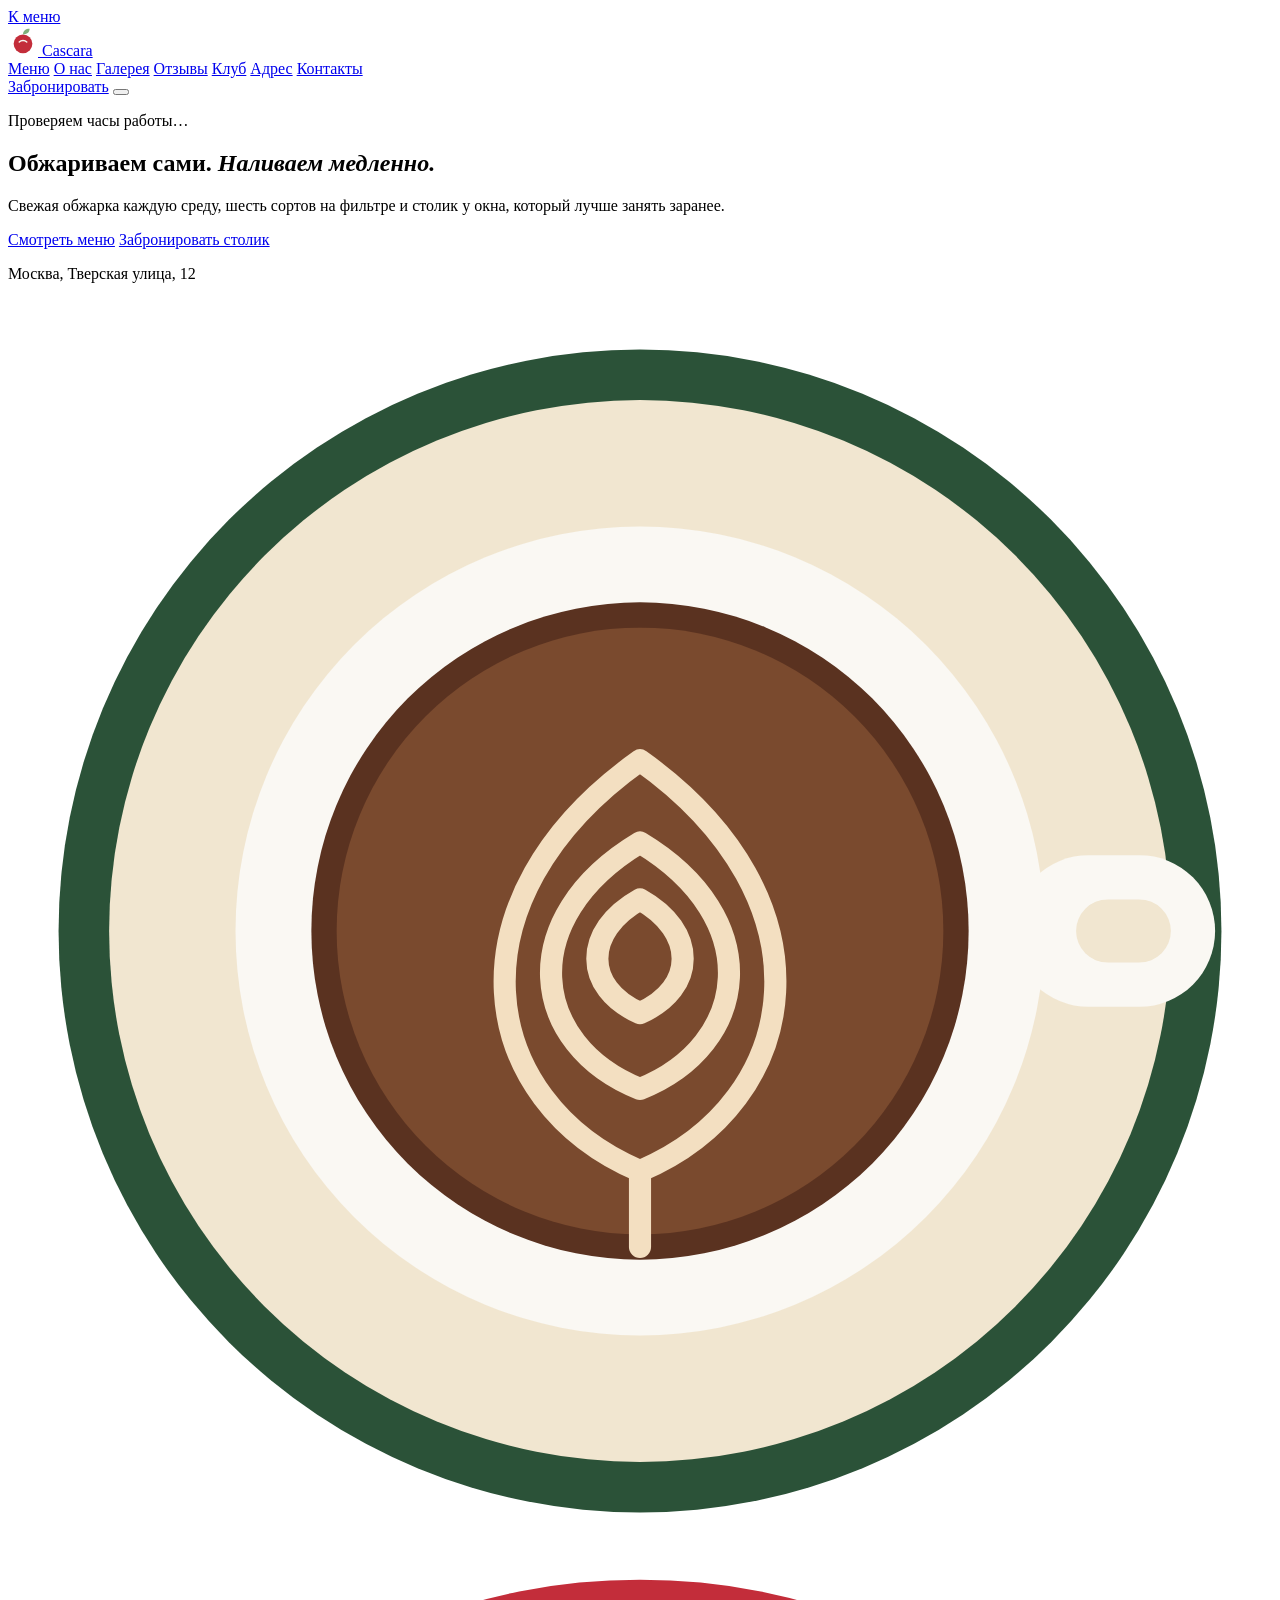
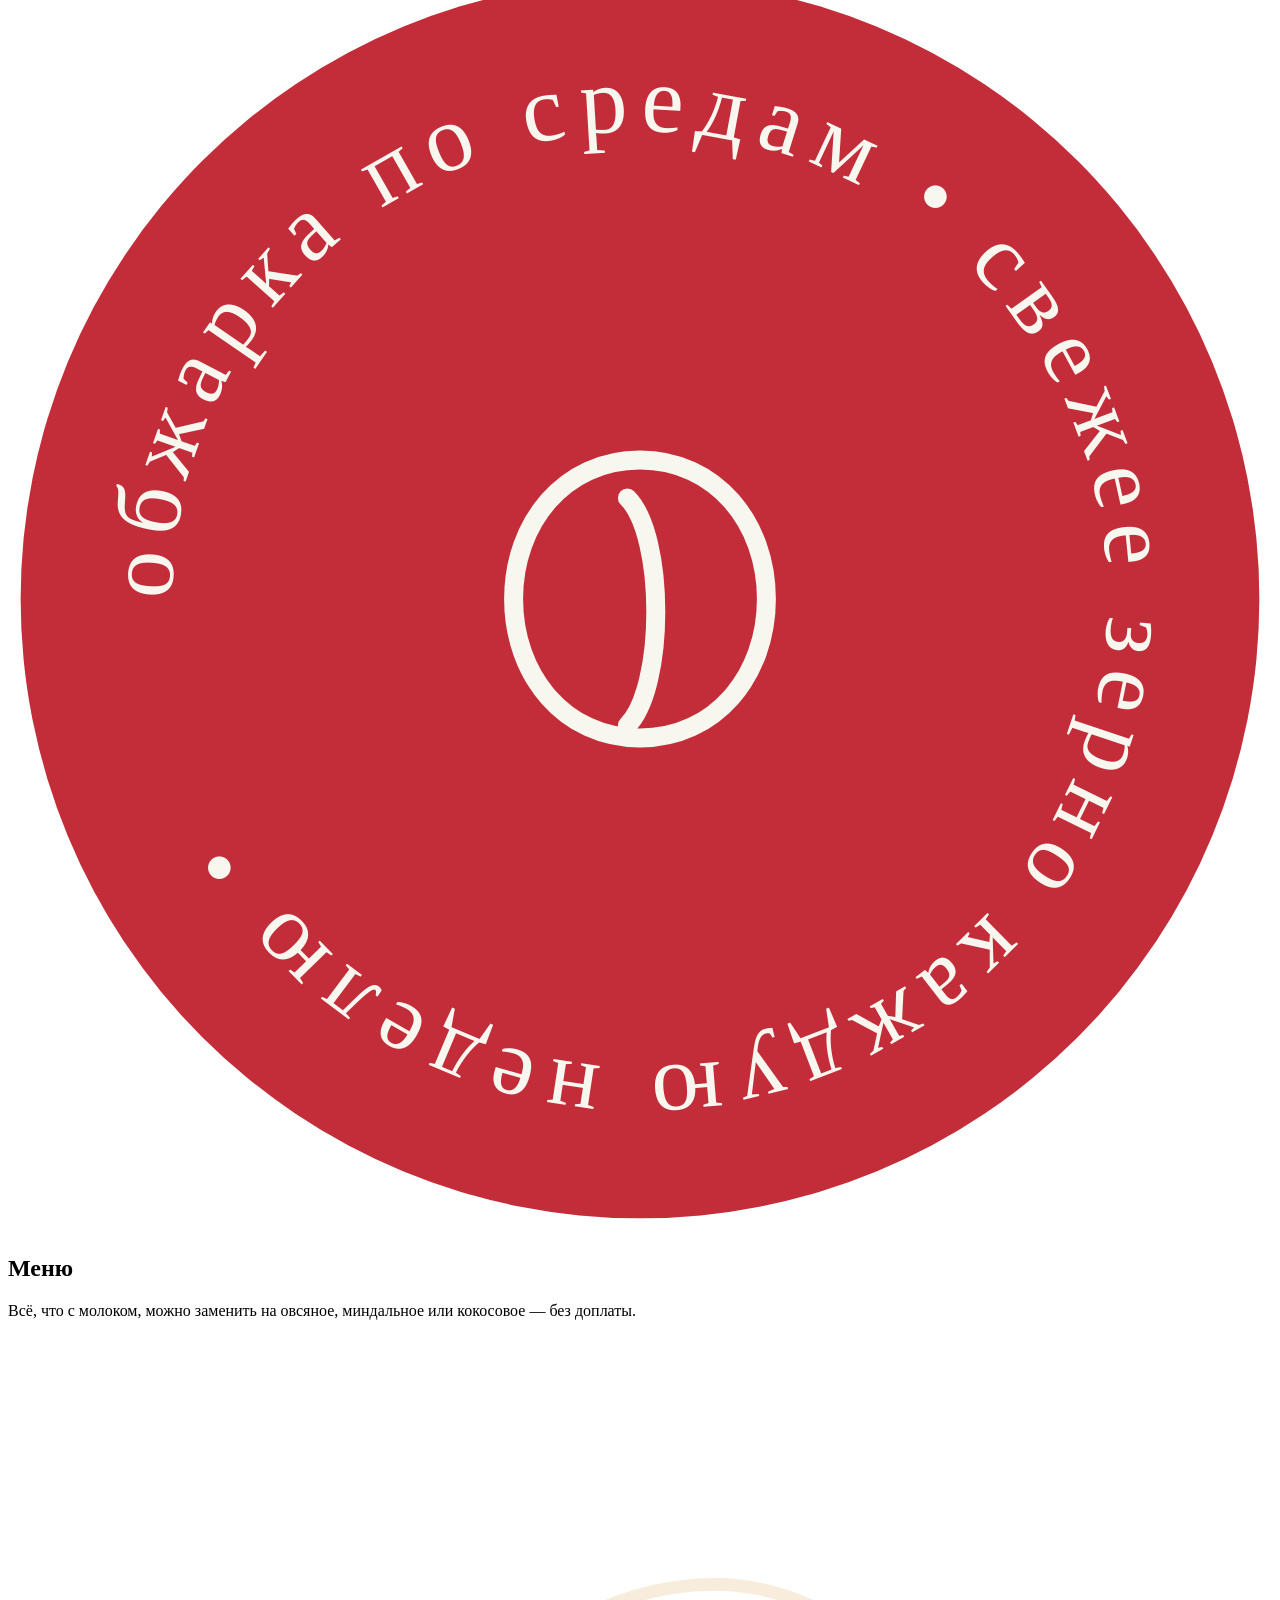
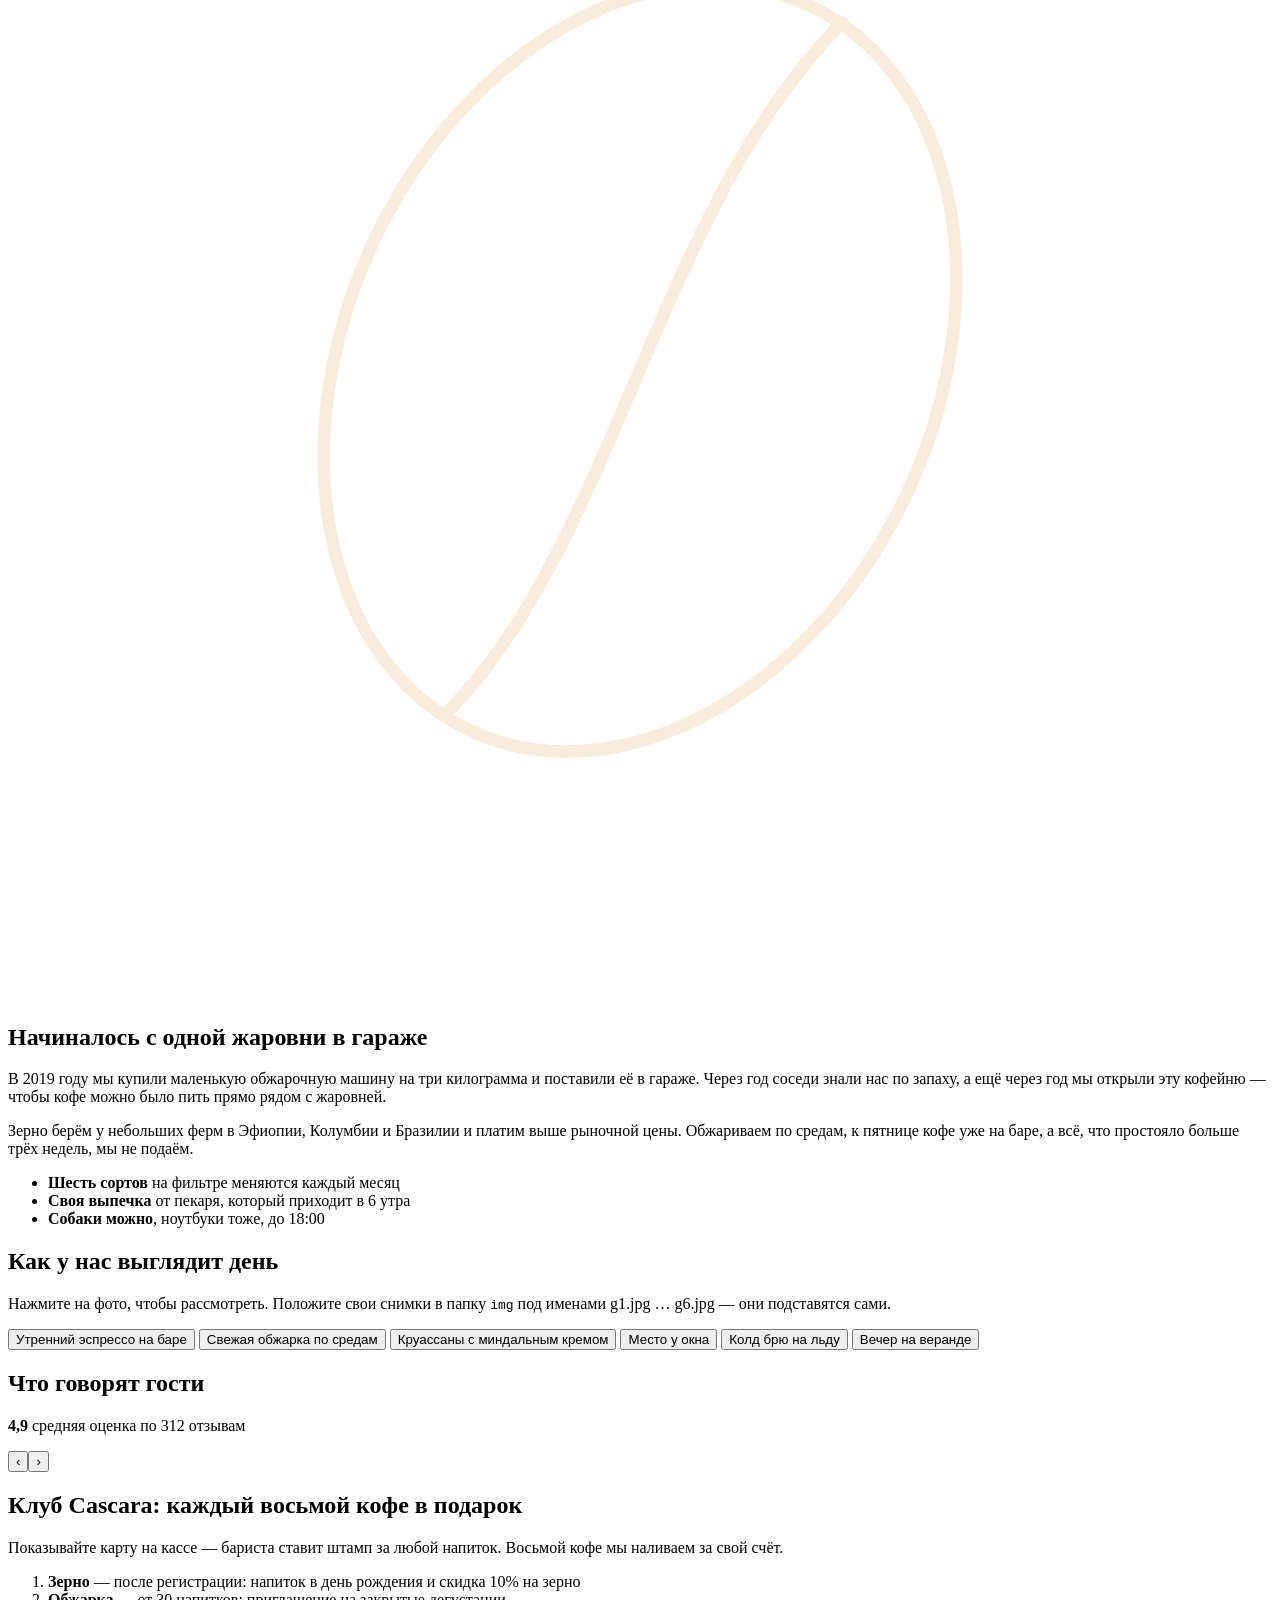
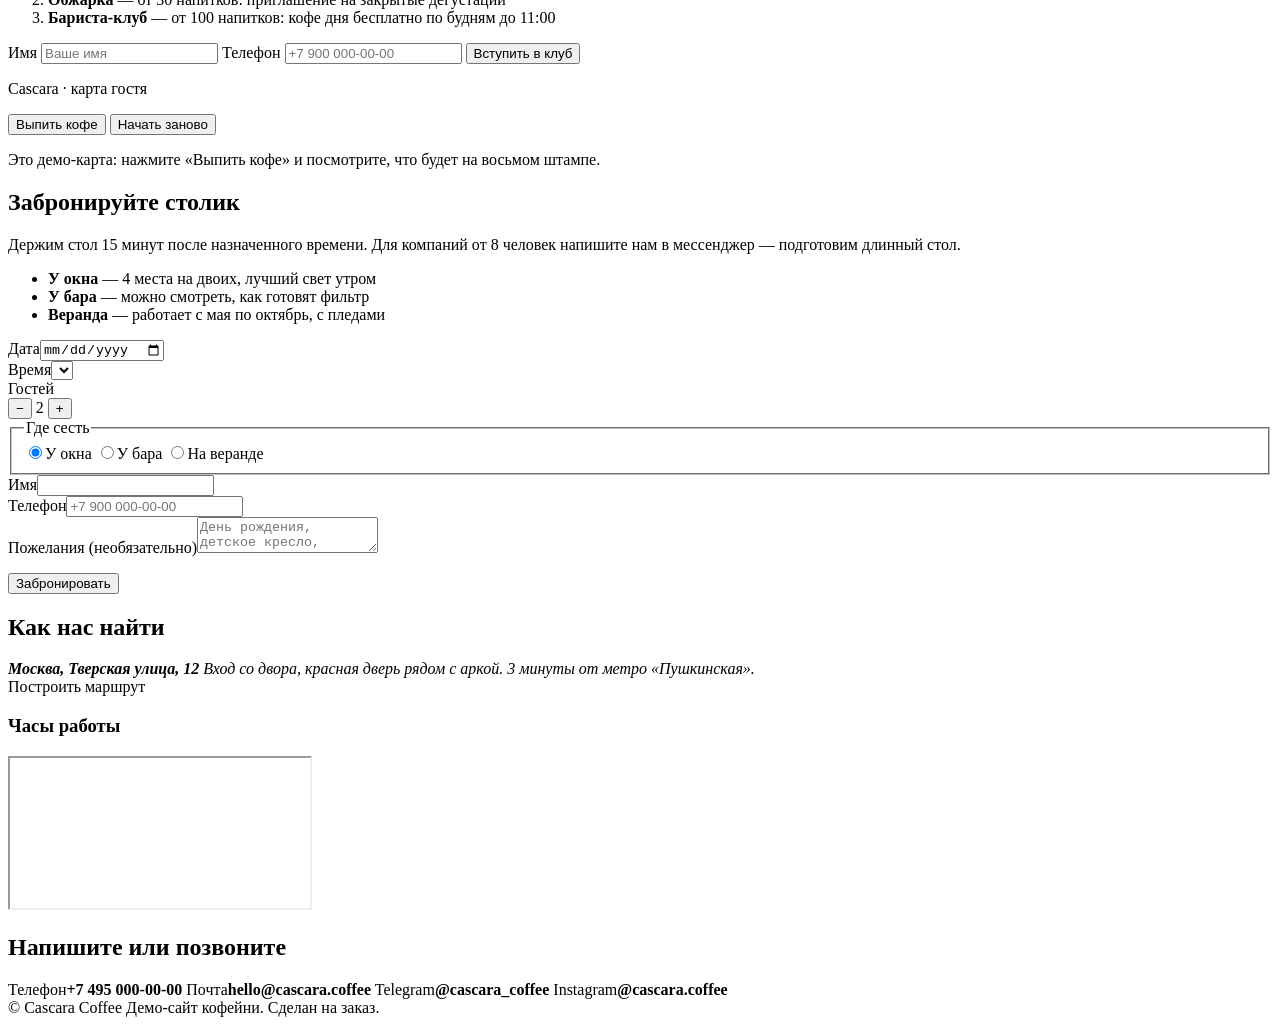
==== index.html @ 2824c0de "Add files via upload" ====
<!DOCTYPE html>
<html lang="ru">
<head>
  <meta charset="UTF-8">
  <meta name="viewport" content="width=device-width, initial-scale=1">
  <title>Cascara Coffee — обжариваем сами, наливаем медленно</title>
  <meta name="description" content="Кофейня со своей обжаркой: эспрессо, фильтр, десерты, бронирование столика и клуб с кофе в подарок.">
  <link rel="preconnect" href="https://fonts.googleapis.com">
  <link rel="preconnect" href="https://fonts.gstatic.com" crossorigin>
  <link href="https://fonts.googleapis.com/css2?family=Bricolage+Grotesque:opsz,wdth,wght@12..96,75..100,300..800&family=Newsreader:ital,opsz,wght@0,6..72,400..600;1,6..72,400..500&display=swap" rel="stylesheet">
  <link rel="stylesheet" href="css/style.css">
</head>
<body>
<a class="skip" href="#menu">К меню</a>

<!-- ============ ШАПКА ============ -->
<header class="site-header" id="top">
  <a class="logo" href="#home" aria-label="Cascara Coffee — на главную">
    <svg viewBox="0 0 32 32" width="30" height="30" aria-hidden="true"><circle cx="16" cy="19" r="10" fill="#C32D3A"/><path d="M16 9c0-4 3-6 7-6 0 4-3 6-7 6z" fill="#7FB07A"/><path d="M12 17c2-2 6-2 8 0" stroke="#F7F6EF" stroke-width="1.6" fill="none" stroke-linecap="round"/></svg>
    <span data-cfg="name">Cascara</span>
  </a>
  <nav class="nav" id="nav" aria-label="Основное меню">
    <a href="#menu">Меню</a>
    <a href="#about">О нас</a>
    <a href="#gallery">Галерея</a>
    <a href="#reviews">Отзывы</a>
    <a href="#club">Клуб</a>
    <a href="#visit">Адрес</a>
    <a href="#contacts">Контакты</a>
  </nav>
  <a class="btn btn-cherry head-cta" href="#booking">Забронировать</a>
  <button class="burger" id="burger" aria-label="Открыть меню" aria-expanded="false" aria-controls="nav"><span></span><span></span></button>
</header>

<main>
<!-- ============ ГЛАВНАЯ ============ -->
<section class="hero" id="home">
  <div class="hero-text">
    <p class="status" id="openStatus"><i></i><span>Проверяем часы работы…</span></p>
    <h1>Обжариваем сами. <em>Наливаем медленно.</em></h1>
    <p class="lead">Свежая обжарка каждую среду, шесть сортов на фильтре и столик у окна, который лучше занять заранее.</p>
    <div class="hero-actions">
      <a class="btn btn-crema" href="#menu">Смотреть меню</a>
      <a class="btn btn-line" href="#booking">Забронировать столик</a>
    </div>
    <p class="hero-address"><span data-cfg="address">Москва, Тверская улица, 12</span></p>
  </div>

  <div class="hero-art" aria-hidden="true">
    <svg class="cup" viewBox="0 0 400 400">
      <circle cx="200" cy="200" r="184" fill="#2B5238"/>
      <circle cx="200" cy="200" r="168" fill="#F1E6D0"/>
      <rect x="318" y="176" width="64" height="48" rx="24" fill="#FAF8F3"/>
      <rect x="338" y="190" width="30" height="20" rx="10" fill="#F1E6D0"/>
      <circle cx="200" cy="200" r="128" fill="#FAF8F3"/>
      <circle cx="200" cy="200" r="104" fill="#5A3220"/>
      <circle cx="200" cy="200" r="96" fill="#7A4A2E"/>
      <g class="art" fill="none" stroke="#F3DFC1" stroke-width="7" stroke-linecap="round" stroke-linejoin="round">
        <path pathLength="1" d="M200 276 C148 254 138 190 200 146 C262 190 252 254 200 276Z"/>
        <path pathLength="1" d="M200 250 C165 236 160 196 200 172 C240 196 235 236 200 250Z"/>
        <path pathLength="1" d="M200 226 C182 218 182 200 200 190 C218 200 218 218 200 226Z"/>
        <path pathLength="1" d="M200 276 L200 300"/>
      </g>
    </svg>
    <svg class="badge" viewBox="0 0 200 200">
      <defs><path id="circ" d="M100 100 m-74 0 a74 74 0 1 1 148 0 a74 74 0 1 1 -148 0"/></defs>
      <circle cx="100" cy="100" r="98" fill="#C32D3A"/>
      <text><textPath href="#circ" fill="#F7F6EF" font-size="15" letter-spacing="2">обжарка по средам • свежее зерно каждую неделю •</textPath></text>
      <path d="M100 78c-12 0-20 10-20 22s8 22 20 22 20-10 20-22-8-22-20-22zm-2 6c6 6 6 30 0 36" fill="none" stroke="#F7F6EF" stroke-width="3" stroke-linecap="round"/>
    </svg>
  </div>
</section>

<!-- ============ МЕНЮ ============ -->
<section class="section menu" id="menu">
  <div class="wrap menu-grid">
    <div class="menu-side">
      <h2>Меню</h2>
      <p class="muted">Всё, что с молоком, можно заменить на овсяное, миндальное или кокосовое — без доплаты.</p>
      <div class="tabs" role="tablist" aria-label="Категории меню" id="menuTabs"></div>
    </div>
    <div class="menu-list" id="menuList" role="tabpanel" aria-live="polite"></div>
  </div>
</section>

<!-- ============ О НАС ============ -->
<section class="section about" id="about">
  <div class="wrap about-grid">
    <div class="about-photo" style="--photo:url(img/about.jpg)" role="img" aria-label="Обжарочная машина и мешки с зелёным кофе">
      <svg viewBox="0 0 300 300" aria-hidden="true"><g fill="none" stroke="#F3DFC1" stroke-width="3" stroke-linecap="round" opacity=".55"><ellipse cx="150" cy="150" rx="70" ry="95" transform="rotate(25 150 150)"/><path d="M104 232c40-40 50-120 94-164"/></g></svg>
    </div>
    <div class="about-text">
      <h2>Начиналось с одной жаровни в гараже</h2>
      <p>В 2019 году мы купили маленькую обжарочную машину на три килограмма и поставили её в гараже. Через год соседи знали нас по запаху, а ещё через год мы открыли эту кофейню — чтобы кофе можно было пить прямо рядом с жаровней.</p>
      <p>Зерно берём у небольших ферм в Эфиопии, Колумбии и Бразилии и платим выше рыночной цены. Обжариваем по средам, к пятнице кофе уже на баре, а всё, что простояло больше трёх недель, мы не подаём.</p>
      <ul class="facts">
        <li><b>Шесть сортов</b> на фильтре меняются каждый месяц</li>
        <li><b>Своя выпечка</b> от пекаря, который приходит в 6 утра</li>
        <li><b>Собаки можно</b>, ноутбуки тоже, до 18:00</li>
      </ul>
    </div>
  </div>
</section>

<!-- ============ ГАЛЕРЕЯ ============ -->
<section class="section gallery" id="gallery">
  <div class="wrap">
    <h2>Как у нас выглядит день</h2>
    <p class="muted narrow">Нажмите на фото, чтобы рассмотреть. Положите свои снимки в папку <code>img</code> под именами g1.jpg … g6.jpg — они подставятся сами.</p>
    <div class="gal-grid" id="galGrid">
      <button class="tile t1" style="--photo:url(img/g1.jpg)" data-cap="Утренний эспрессо на баре"><span>Утренний эспрессо на баре</span></button>
      <button class="tile t2" style="--photo:url(img/g2.jpg)" data-cap="Свежая обжарка по средам"><span>Свежая обжарка по средам</span></button>
      <button class="tile t3" style="--photo:url(img/g3.jpg)" data-cap="Круассаны с миндальным кремом"><span>Круассаны с миндальным кремом</span></button>
      <button class="tile t4" style="--photo:url(img/g4.jpg)" data-cap="Место у окна"><span>Место у окна</span></button>
      <button class="tile t5" style="--photo:url(img/g5.jpg)" data-cap="Колд брю на льду"><span>Колд брю на льду</span></button>
      <button class="tile t6" style="--photo:url(img/g6.jpg)" data-cap="Вечер на веранде"><span>Вечер на веранде</span></button>
    </div>
  </div>
</section>
<dialog class="lightbox" id="lightbox"><div class="lb-pic" id="lbPic"></div><p id="lbCap"></p><button class="lb-close" id="lbClose" aria-label="Закрыть">×</button></dialog>

<!-- ============ ОТЗЫВЫ ============ -->
<section class="section reviews" id="reviews">
  <div class="wrap">
    <div class="rev-head">
      <h2>Что говорят гости</h2>
      <p class="rating"><b>4,9</b> средняя оценка по 312 отзывам</p>
      <div class="rev-ctrl"><button id="revPrev" aria-label="Назад">‹</button><button id="revNext" aria-label="Вперёд">›</button></div>
    </div>
  </div>
  <div class="rev-track" id="revTrack" tabindex="0" aria-label="Отзывы гостей"></div>
</section>

<!-- ============ КЛУБ ============ -->
<section class="section club" id="club">
  <div class="wrap club-grid">
    <div class="club-text">
      <h2>Клуб Cascara: каждый восьмой кофе в подарок</h2>
      <p>Показывайте карту на кассе — бариста ставит штамп за любой напиток. Восьмой кофе мы наливаем за свой счёт.</p>
      <ol class="tiers">
        <li><b>Зерно</b> — после регистрации: напиток в день рождения и скидка 10% на зерно</li>
        <li><b>Обжарка</b> — от 30 напитков: приглашение на закрытые дегустации</li>
        <li><b>Бариста-клуб</b> — от 100 напитков: кофе дня бесплатно по будням до 11:00</li>
      </ol>
      <form class="join" id="joinForm" novalidate>
        <label class="sr" for="jName">Имя</label>
        <input id="jName" name="name" placeholder="Ваше имя" autocomplete="given-name" required>
        <label class="sr" for="jPhone">Телефон</label>
        <input id="jPhone" name="phone" type="tel" placeholder="+7 900 000-00-00" autocomplete="tel" required>
        <button class="btn btn-crema" type="submit">Вступить в клуб</button>
        <p class="form-msg" id="joinMsg" role="status"></p>
      </form>
    </div>
    <div class="stamp-wrap">
      <div class="stamp-card" aria-label="Карта лояльности">
        <p class="stamp-title">Cascara · карта гостя</p>
        <div class="stamps" id="stamps"></div>
        <p class="stamp-info" id="stampInfo"></p>
        <div class="stamp-actions">
          <button class="btn btn-cherry" id="addStamp" type="button">Выпить кофе</button>
          <button class="btn btn-ghost" id="resetStamp" type="button">Начать заново</button>
        </div>
      </div>
      <p class="stamp-hint">Это демо-карта: нажмите «Выпить кофе» и посмотрите, что будет на восьмом штампе.</p>
    </div>
  </div>
</section>

<!-- ============ БРОНЬ ============ -->
<section class="section booking" id="booking">
  <div class="wrap book-grid">
    <div class="book-text">
      <h2>Забронируйте столик</h2>
      <p>Держим стол 15 минут после назначенного времени. Для компаний от 8 человек напишите нам в мессенджер — подготовим длинный стол.</p>
      <ul class="zones-info">
        <li><b>У окна</b> — 4 места на двоих, лучший свет утром</li>
        <li><b>У бара</b> — можно смотреть, как готовят фильтр</li>
        <li><b>Веранда</b> — работает с мая по октябрь, с пледами</li>
      </ul>
    </div>
    <form class="book-form" id="bookForm" novalidate>
      <div class="field-row">
        <div class="field"><label for="bDate">Дата</label><input type="date" id="bDate" required></div>
        <div class="field"><label for="bTime">Время</label><select id="bTime" required></select></div>
      </div>
      <div class="field">
        <span class="label">Гостей</span>
        <div class="stepper">
          <button type="button" id="gMinus" aria-label="Меньше гостей">−</button>
          <output id="gCount" aria-live="polite">2</output>
          <button type="button" id="gPlus" aria-label="Больше гостей">+</button>
        </div>
      </div>
      <fieldset class="field zones">
        <legend>Где сесть</legend>
        <label><input type="radio" name="zone" value="у окна" checked><span>У окна</span></label>
        <label><input type="radio" name="zone" value="у бара"><span>У бара</span></label>
        <label><input type="radio" name="zone" value="на веранде"><span>На веранде</span></label>
      </fieldset>
      <div class="field-row">
        <div class="field"><label for="bName">Имя</label><input id="bName" autocomplete="given-name" required></div>
        <div class="field"><label for="bPhone">Телефон</label><input id="bPhone" type="tel" placeholder="+7 900 000-00-00" autocomplete="tel" required></div>
      </div>
      <div class="field"><label for="bNote">Пожелания <span class="opt">(необязательно)</span></label><textarea id="bNote" rows="2" placeholder="День рождения, детское кресло, аллергии…"></textarea></div>
      <p class="form-msg" id="bookMsg" role="alert"></p>
      <button class="btn btn-cherry wide" type="submit">Забронировать</button>
    </form>
    <div class="book-done" id="bookDone" hidden>
      <h3>Стол ждёт вас</h3>
      <p id="doneText"></p>
      <a class="btn btn-cherry" id="doneWa" target="_blank" rel="noopener">Подтвердить в WhatsApp</a>
      <button class="btn btn-ghost" id="doneAgain" type="button">Забронировать ещё</button>
    </div>
  </div>
</section>

<!-- ============ АДРЕС, ЧАСЫ, КАРТА ============ -->
<section class="section visit" id="visit">
  <div class="wrap visit-grid">
    <div class="visit-info">
      <h2>Как нас найти</h2>
      <address>
        <b data-cfg="address">Москва, Тверская улица, 12</b>
        <span data-cfg="howto">Вход со двора, красная дверь рядом с аркой. 3 минуты от метро «Пушкинская».</span>
      </address>
      <a class="btn btn-leaf" id="routeLink" target="_blank" rel="noopener">Построить маршрут</a>
      <h3>Часы работы</h3>
      <table class="hours" id="hoursTable"><tbody></tbody></table>
    </div>
    <div class="map-box">
      <iframe id="mapFrame" title="Карта: как добраться до кофейни" loading="lazy" referrerpolicy="no-referrer-when-downgrade"></iframe>
    </div>
  </div>
</section>
</main>

<!-- ============ КОНТАКТЫ + ПОДВАЛ ============ -->
<footer class="contacts" id="contacts">
  <div class="wrap">
    <h2>Напишите или позвоните</h2>
    <div class="contact-grid">
      <a class="c-card" data-href="tel"><span>Телефон</span><b data-cfg="phone">+7 495 000-00-00</b></a>
      <a class="c-card" data-href="mail"><span>Почта</span><b data-cfg="email">hello@cascara.coffee</b></a>
      <a class="c-card" data-href="tg" target="_blank" rel="noopener"><span>Telegram</span><b data-cfg="telegram">@cascara_coffee</b></a>
      <a class="c-card" data-href="ig" target="_blank" rel="noopener"><span>Instagram</span><b data-cfg="instagram">@cascara.coffee</b></a>
    </div>
    <div class="foot-line">
      <span>© <span id="year"></span> <span data-cfg="name">Cascara</span> Coffee</span>
      <span>Демо-сайт кофейни. Сделан на заказ.</span>
    </div>
  </div>
</footer>

<script src="js/main.js"></script>
</body>
</html>
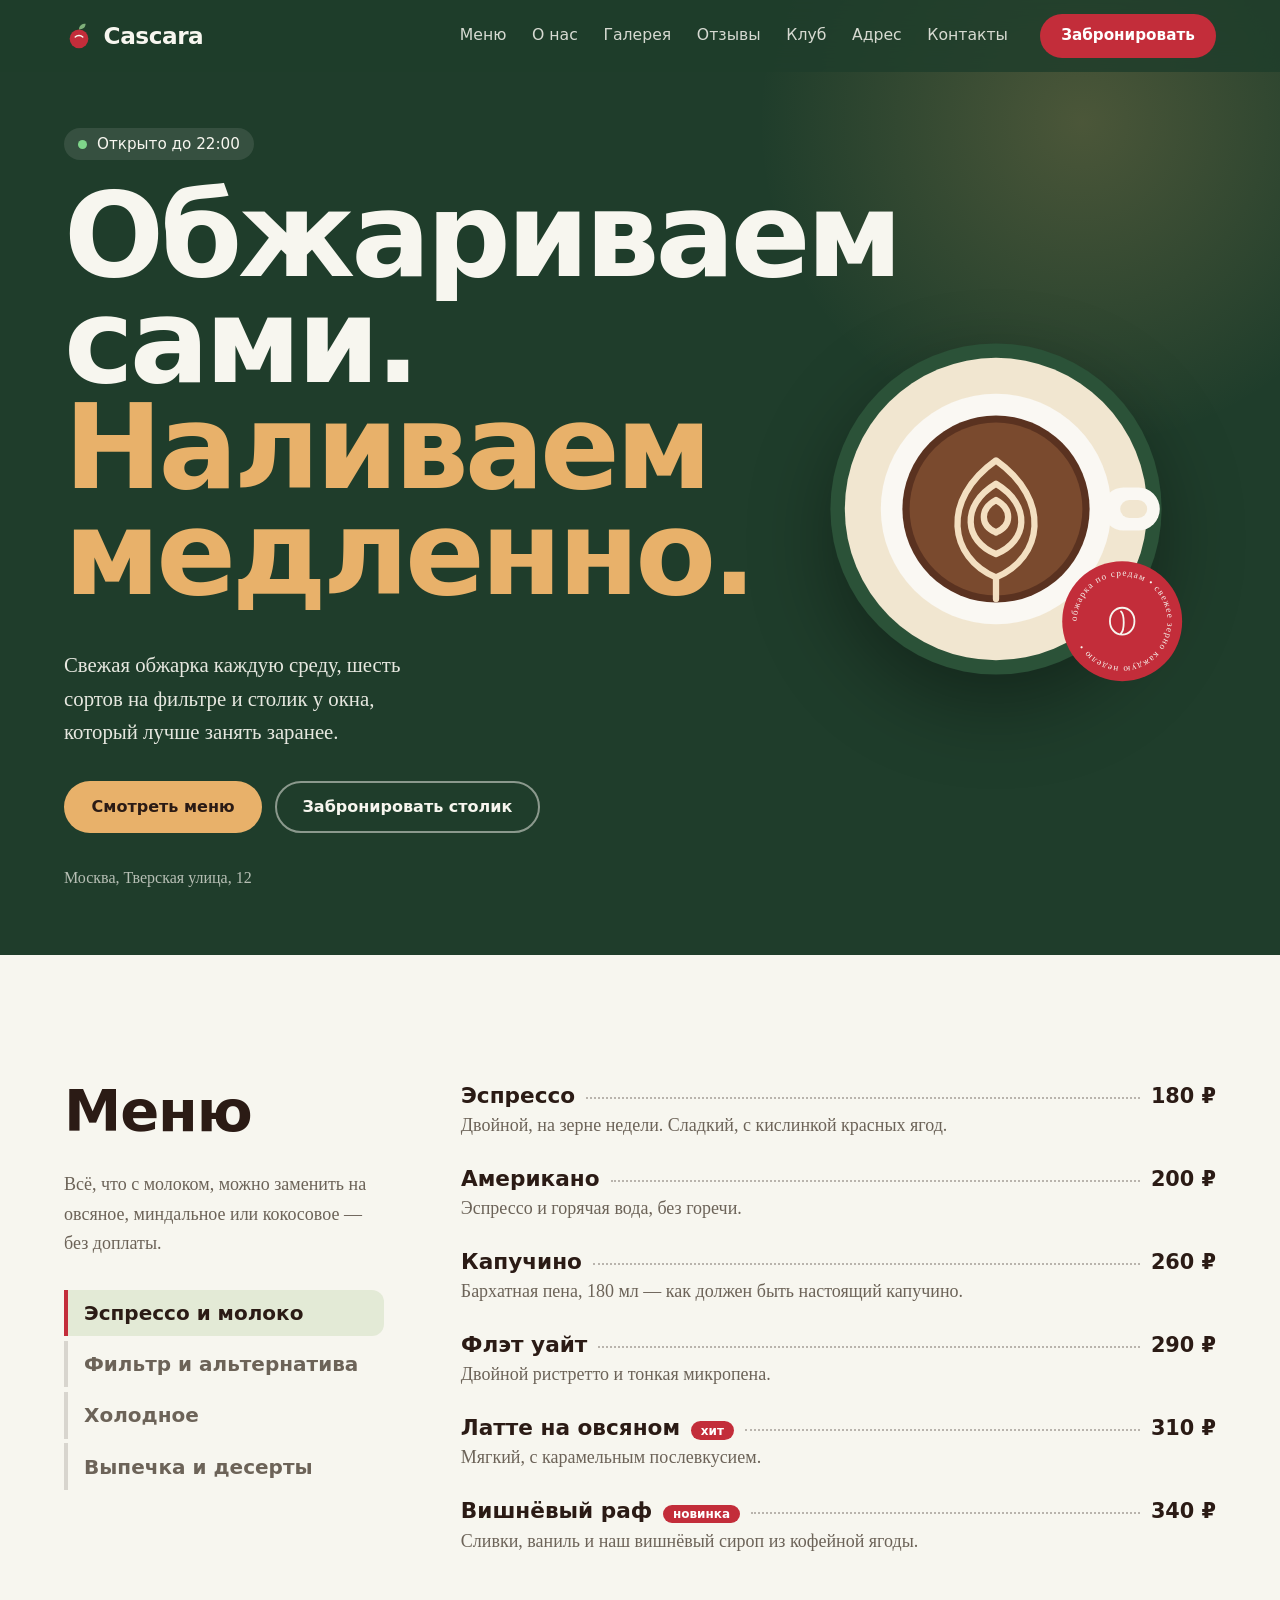
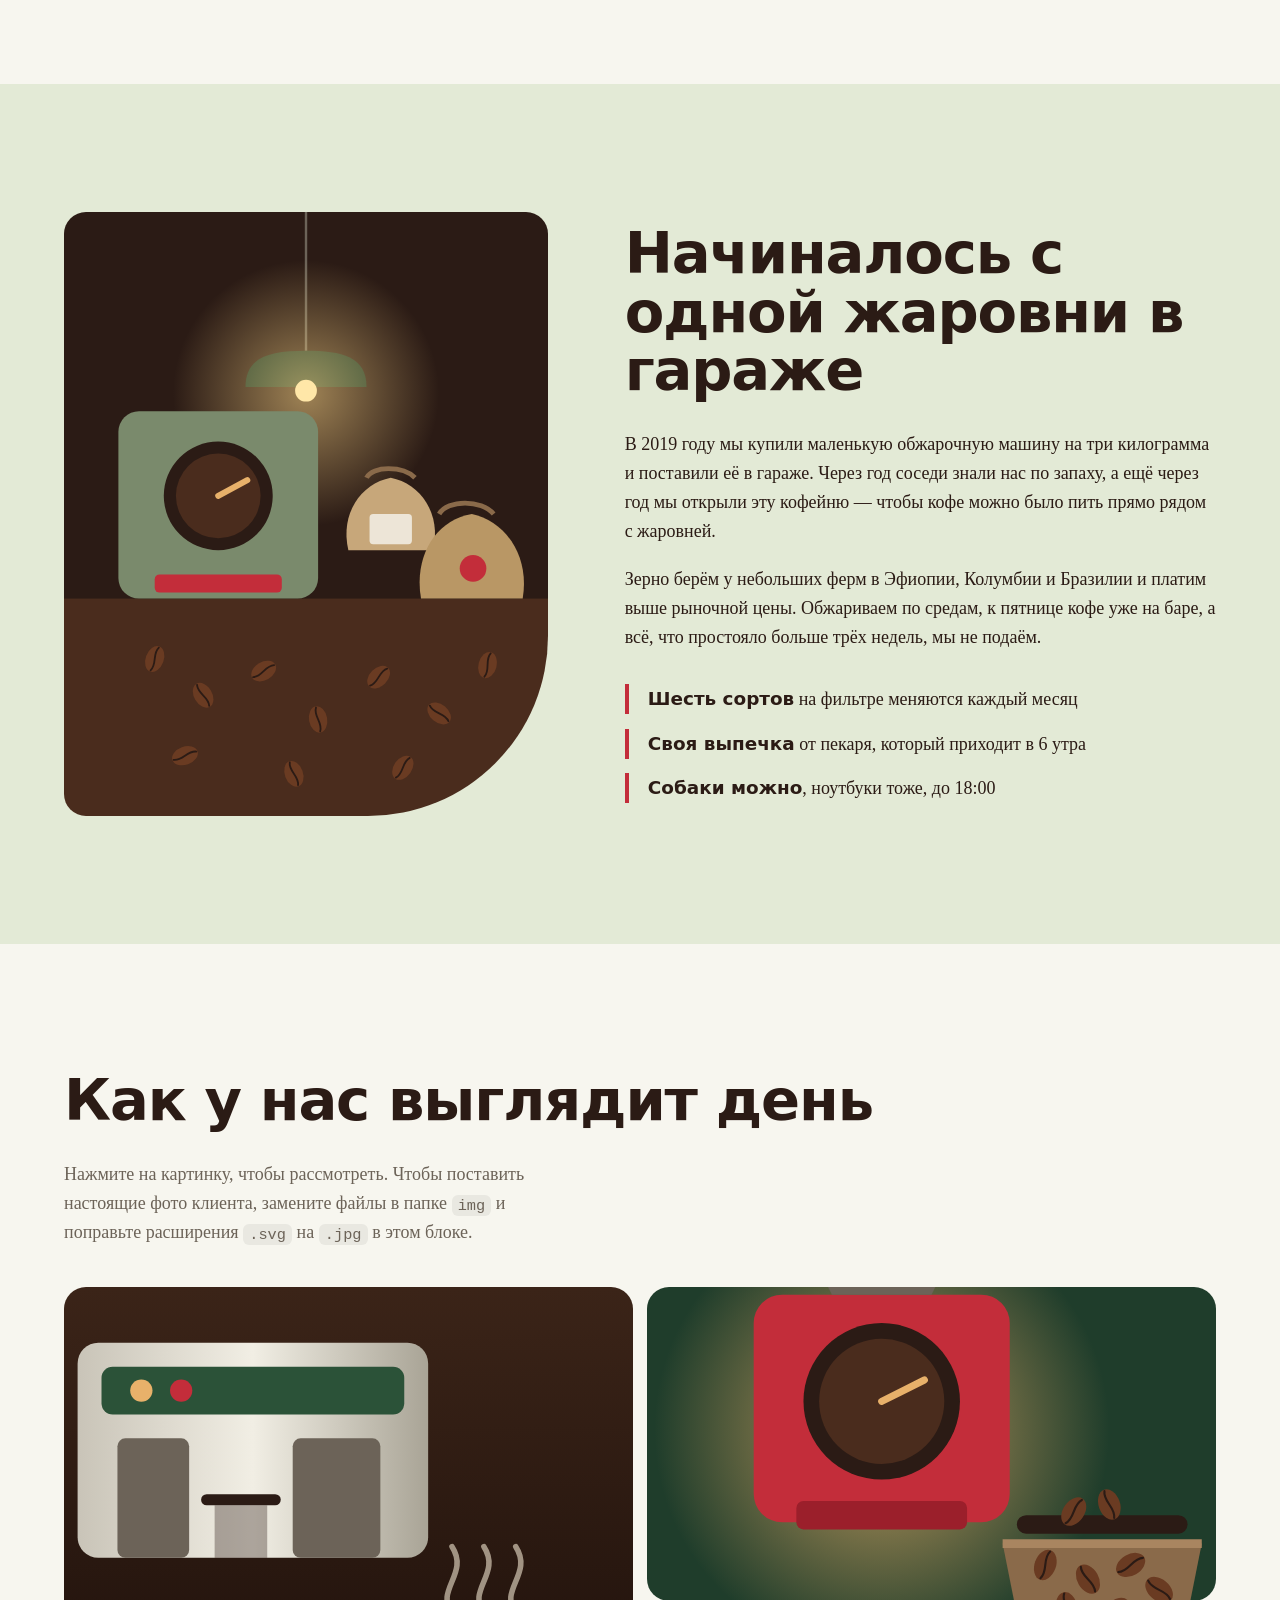
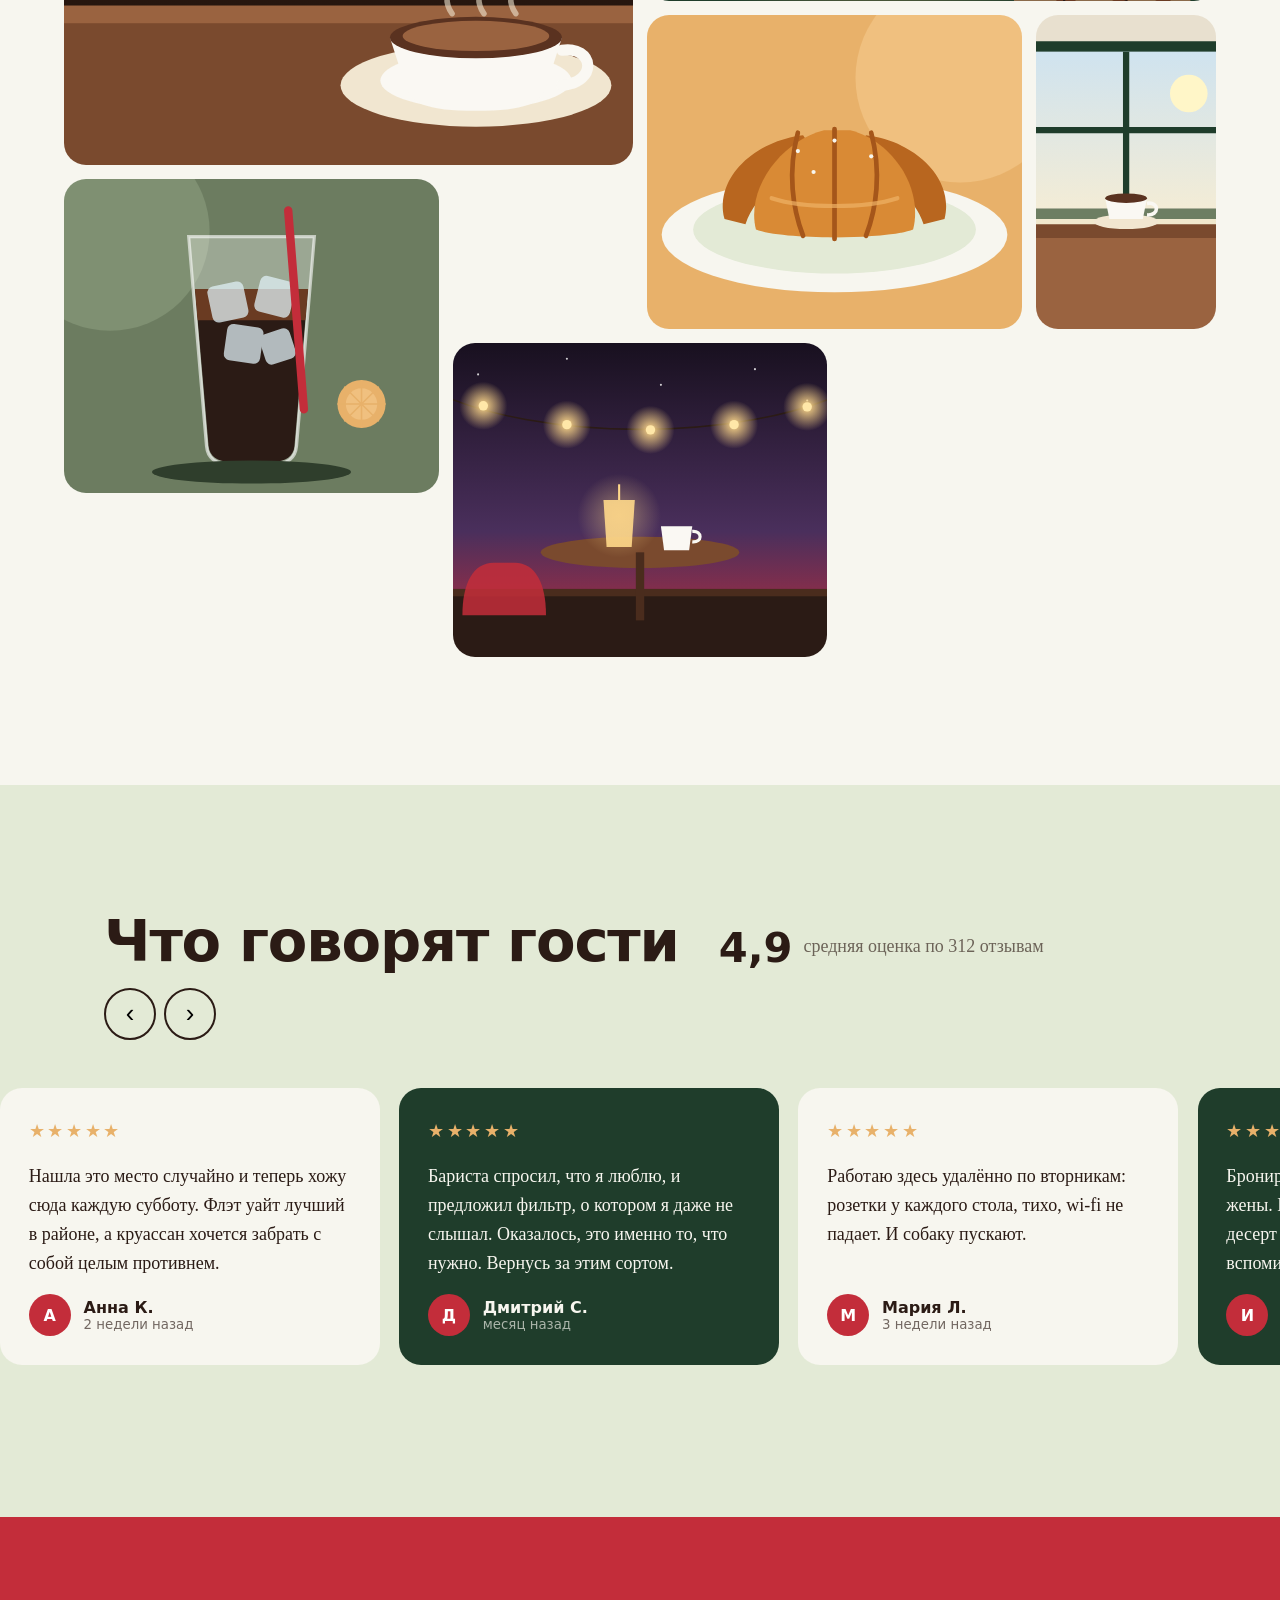
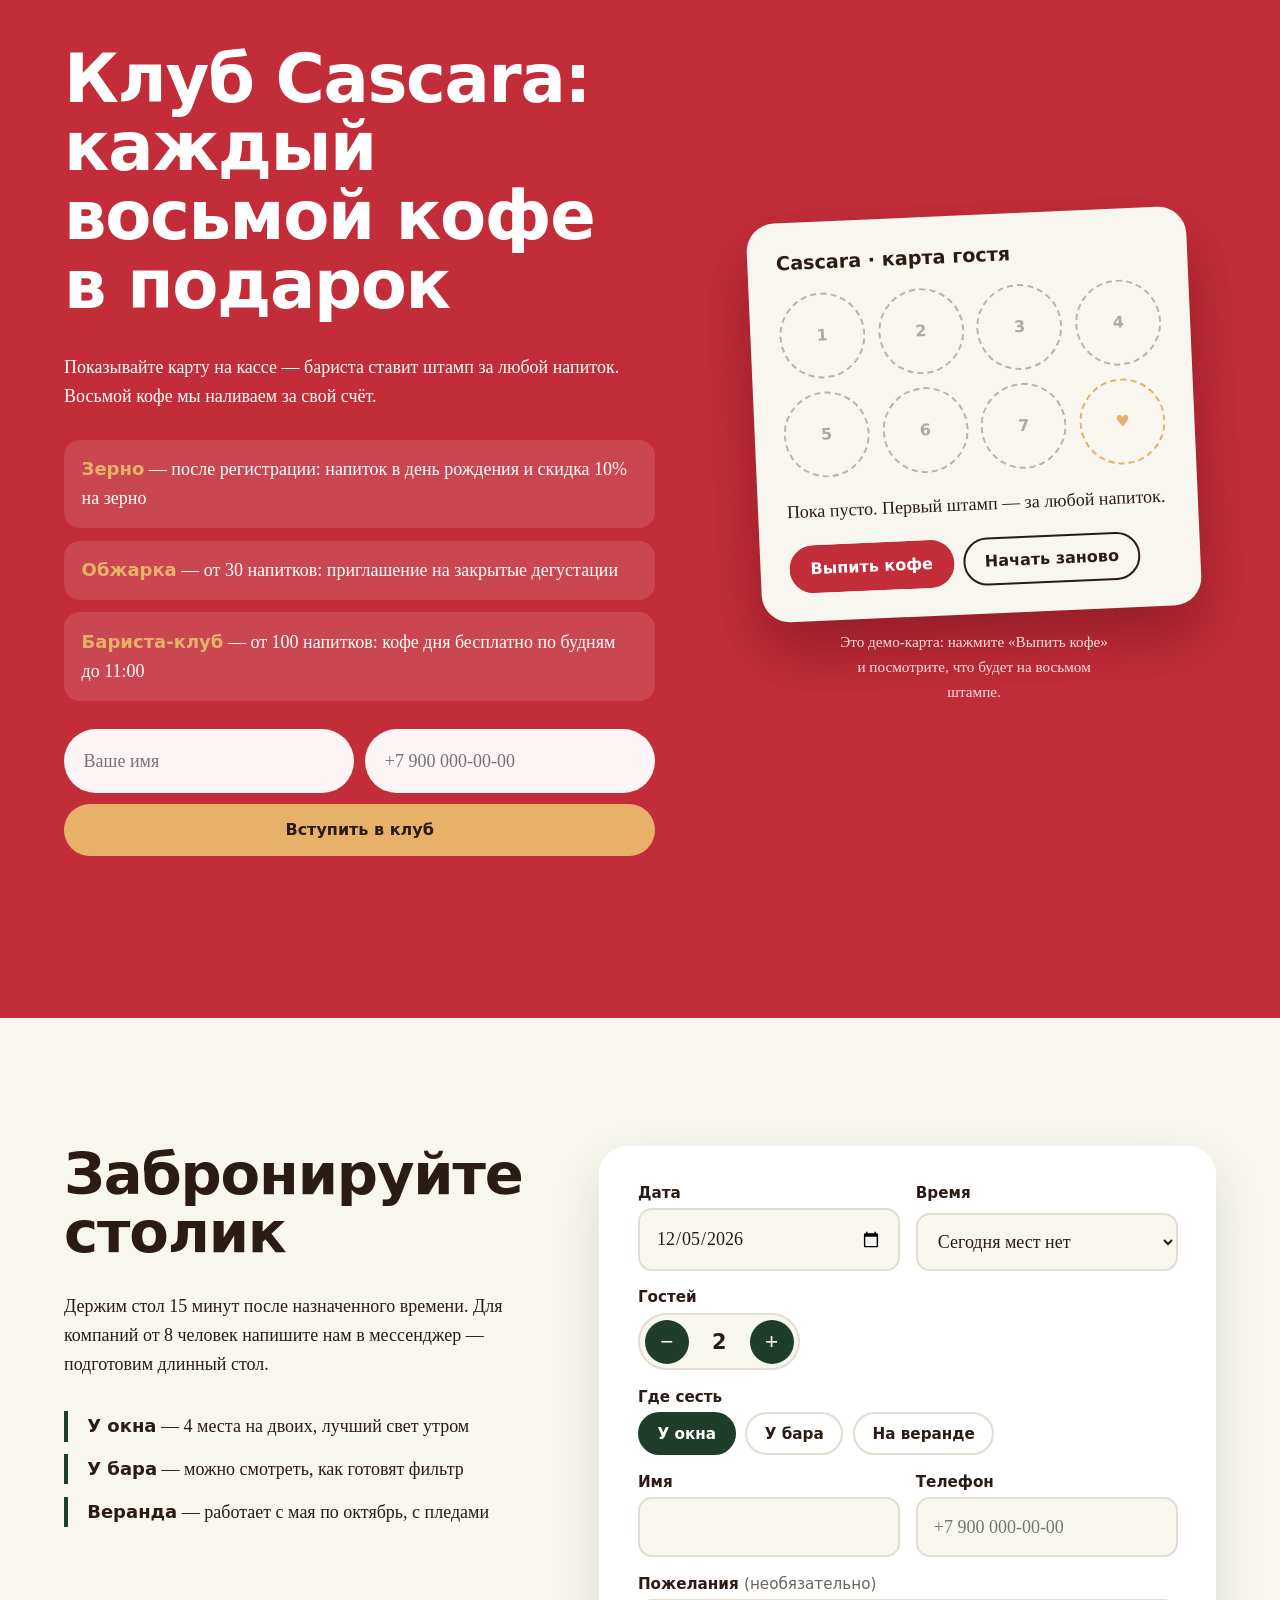
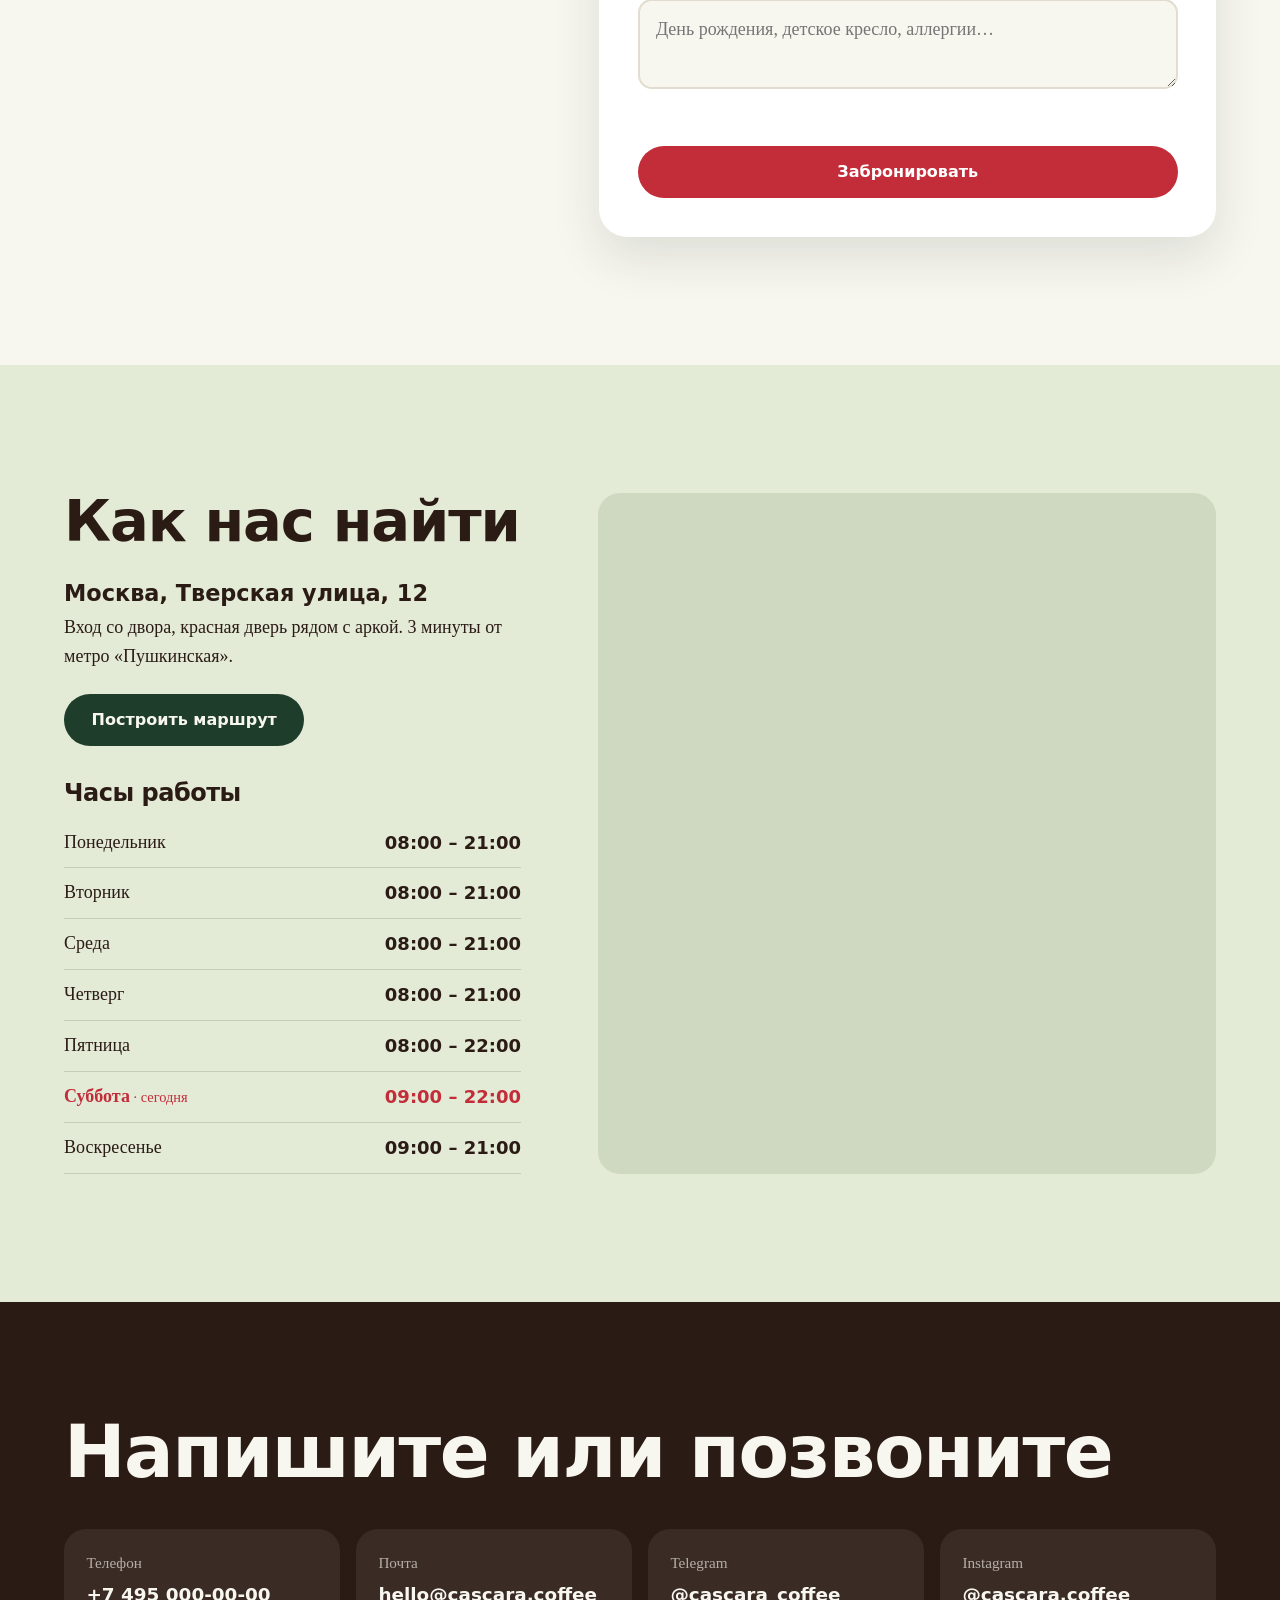
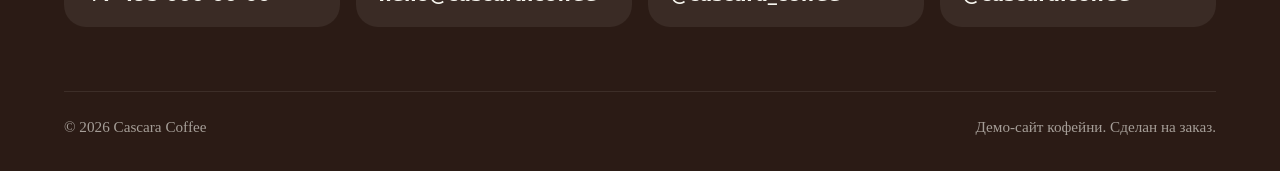
==== commit c579bd12: "Add files via upload" ====
--- a/index.html
+++ b/index.html
@@ -1,256 +1,255 @@
-<!DOCTYPE html>
-<html lang="ru">
-<head>
-  <meta charset="UTF-8">
-  <meta name="viewport" content="width=device-width, initial-scale=1">
-  <title>Cascara Coffee — обжариваем сами, наливаем медленно</title>
-  <meta name="description" content="Кофейня со своей обжаркой: эспрессо, фильтр, десерты, бронирование столика и клуб с кофе в подарок.">
-  <link rel="preconnect" href="https://fonts.googleapis.com">
-  <link rel="preconnect" href="https://fonts.gstatic.com" crossorigin>
-  <link href="https://fonts.googleapis.com/css2?family=Bricolage+Grotesque:opsz,wdth,wght@12..96,75..100,300..800&family=Newsreader:ital,opsz,wght@0,6..72,400..600;1,6..72,400..500&display=swap" rel="stylesheet">
-  <link rel="stylesheet" href="css/style.css">
-</head>
-<body>
-<a class="skip" href="#menu">К меню</a>
-
-<!-- ============ ШАПКА ============ -->
-<header class="site-header" id="top">
-  <a class="logo" href="#home" aria-label="Cascara Coffee — на главную">
-    <svg viewBox="0 0 32 32" width="30" height="30" aria-hidden="true"><circle cx="16" cy="19" r="10" fill="#C32D3A"/><path d="M16 9c0-4 3-6 7-6 0 4-3 6-7 6z" fill="#7FB07A"/><path d="M12 17c2-2 6-2 8 0" stroke="#F7F6EF" stroke-width="1.6" fill="none" stroke-linecap="round"/></svg>
-    <span data-cfg="name">Cascara</span>
-  </a>
-  <nav class="nav" id="nav" aria-label="Основное меню">
-    <a href="#menu">Меню</a>
-    <a href="#about">О нас</a>
-    <a href="#gallery">Галерея</a>
-    <a href="#reviews">Отзывы</a>
-    <a href="#club">Клуб</a>
-    <a href="#visit">Адрес</a>
-    <a href="#contacts">Контакты</a>
-  </nav>
-  <a class="btn btn-cherry head-cta" href="#booking">Забронировать</a>
-  <button class="burger" id="burger" aria-label="Открыть меню" aria-expanded="false" aria-controls="nav"><span></span><span></span></button>
-</header>
-
-<main>
-<!-- ============ ГЛАВНАЯ ============ -->
-<section class="hero" id="home">
-  <div class="hero-text">
-    <p class="status" id="openStatus"><i></i><span>Проверяем часы работы…</span></p>
-    <h1>Обжариваем сами. <em>Наливаем медленно.</em></h1>
-    <p class="lead">Свежая обжарка каждую среду, шесть сортов на фильтре и столик у окна, который лучше занять заранее.</p>
-    <div class="hero-actions">
-      <a class="btn btn-crema" href="#menu">Смотреть меню</a>
-      <a class="btn btn-line" href="#booking">Забронировать столик</a>
-    </div>
-    <p class="hero-address"><span data-cfg="address">Москва, Тверская улица, 12</span></p>
-  </div>
-
-  <div class="hero-art" aria-hidden="true">
-    <svg class="cup" viewBox="0 0 400 400">
-      <circle cx="200" cy="200" r="184" fill="#2B5238"/>
-      <circle cx="200" cy="200" r="168" fill="#F1E6D0"/>
-      <rect x="318" y="176" width="64" height="48" rx="24" fill="#FAF8F3"/>
-      <rect x="338" y="190" width="30" height="20" rx="10" fill="#F1E6D0"/>
-      <circle cx="200" cy="200" r="128" fill="#FAF8F3"/>
-      <circle cx="200" cy="200" r="104" fill="#5A3220"/>
-      <circle cx="200" cy="200" r="96" fill="#7A4A2E"/>
-      <g class="art" fill="none" stroke="#F3DFC1" stroke-width="7" stroke-linecap="round" stroke-linejoin="round">
-        <path pathLength="1" d="M200 276 C148 254 138 190 200 146 C262 190 252 254 200 276Z"/>
-        <path pathLength="1" d="M200 250 C165 236 160 196 200 172 C240 196 235 236 200 250Z"/>
-        <path pathLength="1" d="M200 226 C182 218 182 200 200 190 C218 200 218 218 200 226Z"/>
-        <path pathLength="1" d="M200 276 L200 300"/>
-      </g>
-    </svg>
-    <svg class="badge" viewBox="0 0 200 200">
-      <defs><path id="circ" d="M100 100 m-74 0 a74 74 0 1 1 148 0 a74 74 0 1 1 -148 0"/></defs>
-      <circle cx="100" cy="100" r="98" fill="#C32D3A"/>
-      <text><textPath href="#circ" fill="#F7F6EF" font-size="15" letter-spacing="2">обжарка по средам • свежее зерно каждую неделю •</textPath></text>
-      <path d="M100 78c-12 0-20 10-20 22s8 22 20 22 20-10 20-22-8-22-20-22zm-2 6c6 6 6 30 0 36" fill="none" stroke="#F7F6EF" stroke-width="3" stroke-linecap="round"/>
-    </svg>
-  </div>
-</section>
-
-<!-- ============ МЕНЮ ============ -->
-<section class="section menu" id="menu">
-  <div class="wrap menu-grid">
-    <div class="menu-side">
-      <h2>Меню</h2>
-      <p class="muted">Всё, что с молоком, можно заменить на овсяное, миндальное или кокосовое — без доплаты.</p>
-      <div class="tabs" role="tablist" aria-label="Категории меню" id="menuTabs"></div>
-    </div>
-    <div class="menu-list" id="menuList" role="tabpanel" aria-live="polite"></div>
-  </div>
-</section>
-
-<!-- ============ О НАС ============ -->
-<section class="section about" id="about">
-  <div class="wrap about-grid">
-    <div class="about-photo" style="--photo:url(img/about.jpg)" role="img" aria-label="Обжарочная машина и мешки с зелёным кофе">
-      <svg viewBox="0 0 300 300" aria-hidden="true"><g fill="none" stroke="#F3DFC1" stroke-width="3" stroke-linecap="round" opacity=".55"><ellipse cx="150" cy="150" rx="70" ry="95" transform="rotate(25 150 150)"/><path d="M104 232c40-40 50-120 94-164"/></g></svg>
-    </div>
-    <div class="about-text">
-      <h2>Начиналось с одной жаровни в гараже</h2>
-      <p>В 2019 году мы купили маленькую обжарочную машину на три килограмма и поставили её в гараже. Через год соседи знали нас по запаху, а ещё через год мы открыли эту кофейню — чтобы кофе можно было пить прямо рядом с жаровней.</p>
-      <p>Зерно берём у небольших ферм в Эфиопии, Колумбии и Бразилии и платим выше рыночной цены. Обжариваем по средам, к пятнице кофе уже на баре, а всё, что простояло больше трёх недель, мы не подаём.</p>
-      <ul class="facts">
-        <li><b>Шесть сортов</b> на фильтре меняются каждый месяц</li>
-        <li><b>Своя выпечка</b> от пекаря, который приходит в 6 утра</li>
-        <li><b>Собаки можно</b>, ноутбуки тоже, до 18:00</li>
-      </ul>
-    </div>
-  </div>
-</section>
-
-<!-- ============ ГАЛЕРЕЯ ============ -->
-<section class="section gallery" id="gallery">
-  <div class="wrap">
-    <h2>Как у нас выглядит день</h2>
-    <p class="muted narrow">Нажмите на фото, чтобы рассмотреть. Положите свои снимки в папку <code>img</code> под именами g1.jpg … g6.jpg — они подставятся сами.</p>
-    <div class="gal-grid" id="galGrid">
-      <button class="tile t1" style="--photo:url(img/g1.jpg)" data-cap="Утренний эспрессо на баре"><span>Утренний эспрессо на баре</span></button>
-      <button class="tile t2" style="--photo:url(img/g2.jpg)" data-cap="Свежая обжарка по средам"><span>Свежая обжарка по средам</span></button>
-      <button class="tile t3" style="--photo:url(img/g3.jpg)" data-cap="Круассаны с миндальным кремом"><span>Круассаны с миндальным кремом</span></button>
-      <button class="tile t4" style="--photo:url(img/g4.jpg)" data-cap="Место у окна"><span>Место у окна</span></button>
-      <button class="tile t5" style="--photo:url(img/g5.jpg)" data-cap="Колд брю на льду"><span>Колд брю на льду</span></button>
-      <button class="tile t6" style="--photo:url(img/g6.jpg)" data-cap="Вечер на веранде"><span>Вечер на веранде</span></button>
-    </div>
-  </div>
-</section>
-<dialog class="lightbox" id="lightbox"><div class="lb-pic" id="lbPic"></div><p id="lbCap"></p><button class="lb-close" id="lbClose" aria-label="Закрыть">×</button></dialog>
-
-<!-- ============ ОТЗЫВЫ ============ -->
-<section class="section reviews" id="reviews">
-  <div class="wrap">
-    <div class="rev-head">
-      <h2>Что говорят гости</h2>
-      <p class="rating"><b>4,9</b> средняя оценка по 312 отзывам</p>
-      <div class="rev-ctrl"><button id="revPrev" aria-label="Назад">‹</button><button id="revNext" aria-label="Вперёд">›</button></div>
-    </div>
-  </div>
-  <div class="rev-track" id="revTrack" tabindex="0" aria-label="Отзывы гостей"></div>
-</section>
-
-<!-- ============ КЛУБ ============ -->
-<section class="section club" id="club">
-  <div class="wrap club-grid">
-    <div class="club-text">
-      <h2>Клуб Cascara: каждый восьмой кофе в подарок</h2>
-      <p>Показывайте карту на кассе — бариста ставит штамп за любой напиток. Восьмой кофе мы наливаем за свой счёт.</p>
-      <ol class="tiers">
-        <li><b>Зерно</b> — после регистрации: напиток в день рождения и скидка 10% на зерно</li>
-        <li><b>Обжарка</b> — от 30 напитков: приглашение на закрытые дегустации</li>
-        <li><b>Бариста-клуб</b> — от 100 напитков: кофе дня бесплатно по будням до 11:00</li>
-      </ol>
-      <form class="join" id="joinForm" novalidate>
-        <label class="sr" for="jName">Имя</label>
-        <input id="jName" name="name" placeholder="Ваше имя" autocomplete="given-name" required>
-        <label class="sr" for="jPhone">Телефон</label>
-        <input id="jPhone" name="phone" type="tel" placeholder="+7 900 000-00-00" autocomplete="tel" required>
-        <button class="btn btn-crema" type="submit">Вступить в клуб</button>
-        <p class="form-msg" id="joinMsg" role="status"></p>
-      </form>
-    </div>
-    <div class="stamp-wrap">
-      <div class="stamp-card" aria-label="Карта лояльности">
-        <p class="stamp-title">Cascara · карта гостя</p>
-        <div class="stamps" id="stamps"></div>
-        <p class="stamp-info" id="stampInfo"></p>
-        <div class="stamp-actions">
-          <button class="btn btn-cherry" id="addStamp" type="button">Выпить кофе</button>
-          <button class="btn btn-ghost" id="resetStamp" type="button">Начать заново</button>
-        </div>
-      </div>
-      <p class="stamp-hint">Это демо-карта: нажмите «Выпить кофе» и посмотрите, что будет на восьмом штампе.</p>
-    </div>
-  </div>
-</section>
-
-<!-- ============ БРОНЬ ============ -->
-<section class="section booking" id="booking">
-  <div class="wrap book-grid">
-    <div class="book-text">
-      <h2>Забронируйте столик</h2>
-      <p>Держим стол 15 минут после назначенного времени. Для компаний от 8 человек напишите нам в мессенджер — подготовим длинный стол.</p>
-      <ul class="zones-info">
-        <li><b>У окна</b> — 4 места на двоих, лучший свет утром</li>
-        <li><b>У бара</b> — можно смотреть, как готовят фильтр</li>
-        <li><b>Веранда</b> — работает с мая по октябрь, с пледами</li>
-      </ul>
-    </div>
-    <form class="book-form" id="bookForm" novalidate>
-      <div class="field-row">
-        <div class="field"><label for="bDate">Дата</label><input type="date" id="bDate" required></div>
-        <div class="field"><label for="bTime">Время</label><select id="bTime" required></select></div>
-      </div>
-      <div class="field">
-        <span class="label">Гостей</span>
-        <div class="stepper">
-          <button type="button" id="gMinus" aria-label="Меньше гостей">−</button>
-          <output id="gCount" aria-live="polite">2</output>
-          <button type="button" id="gPlus" aria-label="Больше гостей">+</button>
-        </div>
-      </div>
-      <fieldset class="field zones">
-        <legend>Где сесть</legend>
-        <label><input type="radio" name="zone" value="у окна" checked><span>У окна</span></label>
-        <label><input type="radio" name="zone" value="у бара"><span>У бара</span></label>
-        <label><input type="radio" name="zone" value="на веранде"><span>На веранде</span></label>
-      </fieldset>
-      <div class="field-row">
-        <div class="field"><label for="bName">Имя</label><input id="bName" autocomplete="given-name" required></div>
-        <div class="field"><label for="bPhone">Телефон</label><input id="bPhone" type="tel" placeholder="+7 900 000-00-00" autocomplete="tel" required></div>
-      </div>
-      <div class="field"><label for="bNote">Пожелания <span class="opt">(необязательно)</span></label><textarea id="bNote" rows="2" placeholder="День рождения, детское кресло, аллергии…"></textarea></div>
-      <p class="form-msg" id="bookMsg" role="alert"></p>
-      <button class="btn btn-cherry wide" type="submit">Забронировать</button>
-    </form>
-    <div class="book-done" id="bookDone" hidden>
-      <h3>Стол ждёт вас</h3>
-      <p id="doneText"></p>
-      <a class="btn btn-cherry" id="doneWa" target="_blank" rel="noopener">Подтвердить в WhatsApp</a>
-      <button class="btn btn-ghost" id="doneAgain" type="button">Забронировать ещё</button>
-    </div>
-  </div>
-</section>
-
-<!-- ============ АДРЕС, ЧАСЫ, КАРТА ============ -->
-<section class="section visit" id="visit">
-  <div class="wrap visit-grid">
-    <div class="visit-info">
-      <h2>Как нас найти</h2>
-      <address>
-        <b data-cfg="address">Москва, Тверская улица, 12</b>
-        <span data-cfg="howto">Вход со двора, красная дверь рядом с аркой. 3 минуты от метро «Пушкинская».</span>
-      </address>
-      <a class="btn btn-leaf" id="routeLink" target="_blank" rel="noopener">Построить маршрут</a>
-      <h3>Часы работы</h3>
-      <table class="hours" id="hoursTable"><tbody></tbody></table>
-    </div>
-    <div class="map-box">
-      <iframe id="mapFrame" title="Карта: как добраться до кофейни" loading="lazy" referrerpolicy="no-referrer-when-downgrade"></iframe>
-    </div>
-  </div>
-</section>
-</main>
-
-<!-- ============ КОНТАКТЫ + ПОДВАЛ ============ -->
-<footer class="contacts" id="contacts">
-  <div class="wrap">
-    <h2>Напишите или позвоните</h2>
-    <div class="contact-grid">
-      <a class="c-card" data-href="tel"><span>Телефон</span><b data-cfg="phone">+7 495 000-00-00</b></a>
-      <a class="c-card" data-href="mail"><span>Почта</span><b data-cfg="email">hello@cascara.coffee</b></a>
-      <a class="c-card" data-href="tg" target="_blank" rel="noopener"><span>Telegram</span><b data-cfg="telegram">@cascara_coffee</b></a>
-      <a class="c-card" data-href="ig" target="_blank" rel="noopener"><span>Instagram</span><b data-cfg="instagram">@cascara.coffee</b></a>
-    </div>
-    <div class="foot-line">
-      <span>© <span id="year"></span> <span data-cfg="name">Cascara</span> Coffee</span>
-      <span>Демо-сайт кофейни. Сделан на заказ.</span>
-    </div>
-  </div>
-</footer>
-
-<script src="js/main.js"></script>
-</body>
-</html>+<!DOCTYPE html>
+<html lang="ru">
+<head>
+  <meta charset="UTF-8">
+  <meta name="viewport" content="width=device-width, initial-scale=1">
+  <title>Cascara Coffee — обжариваем сами, наливаем медленно</title>
+  <meta name="description" content="Кофейня со своей обжаркой: эспрессо, фильтр, десерты, бронирование столика и клуб с кофе в подарок.">
+  <link rel="preconnect" href="https://fonts.googleapis.com">
+  <link rel="preconnect" href="https://fonts.gstatic.com" crossorigin>
+  <link href="https://fonts.googleapis.com/css2?family=Bricolage+Grotesque:opsz,wdth,wght@12..96,75..100,300..800&family=Newsreader:ital,opsz,wght@0,6..72,400..600;1,6..72,400..500&display=swap" rel="stylesheet">
+  <link rel="stylesheet" href="style.css">
+</head>
+<body>
+<a class="skip" href="#menu">К меню</a>
+
+<!-- ============ ШАПКА ============ -->
+<header class="site-header" id="top">
+  <a class="logo" href="#home" aria-label="Cascara Coffee — на главную">
+    <svg viewBox="0 0 32 32" width="30" height="30" aria-hidden="true"><circle cx="16" cy="19" r="10" fill="#C32D3A"/><path d="M16 9c0-4 3-6 7-6 0 4-3 6-7 6z" fill="#7FB07A"/><path d="M12 17c2-2 6-2 8 0" stroke="#F7F6EF" stroke-width="1.6" fill="none" stroke-linecap="round"/></svg>
+    <span data-cfg="name">Cascara</span>
+  </a>
+  <nav class="nav" id="nav" aria-label="Основное меню">
+    <a href="#menu">Меню</a>
+    <a href="#about">О нас</a>
+    <a href="#gallery">Галерея</a>
+    <a href="#reviews">Отзывы</a>
+    <a href="#club">Клуб</a>
+    <a href="#visit">Адрес</a>
+    <a href="#contacts">Контакты</a>
+  </nav>
+  <a class="btn btn-cherry head-cta" href="#booking">Забронировать</a>
+  <button class="burger" id="burger" aria-label="Открыть меню" aria-expanded="false" aria-controls="nav"><span></span><span></span></button>
+</header>
+
+<main>
+<!-- ============ ГЛАВНАЯ ============ -->
+<section class="hero" id="home">
+  <div class="hero-text">
+    <p class="status" id="openStatus"><i></i><span>Проверяем часы работы…</span></p>
+    <h1>Обжариваем сами. <em>Наливаем медленно.</em></h1>
+    <p class="lead">Свежая обжарка каждую среду, шесть сортов на фильтре и столик у окна, который лучше занять заранее.</p>
+    <div class="hero-actions">
+      <a class="btn btn-crema" href="#menu">Смотреть меню</a>
+      <a class="btn btn-line" href="#booking">Забронировать столик</a>
+    </div>
+    <p class="hero-address"><span data-cfg="address">Москва, Тверская улица, 12</span></p>
+  </div>
+
+  <div class="hero-art" aria-hidden="true">
+    <svg class="cup" viewBox="0 0 400 400">
+      <circle cx="200" cy="200" r="184" fill="#2B5238"/>
+      <circle cx="200" cy="200" r="168" fill="#F1E6D0"/>
+      <rect x="318" y="176" width="64" height="48" rx="24" fill="#FAF8F3"/>
+      <rect x="338" y="190" width="30" height="20" rx="10" fill="#F1E6D0"/>
+      <circle cx="200" cy="200" r="128" fill="#FAF8F3"/>
+      <circle cx="200" cy="200" r="104" fill="#5A3220"/>
+      <circle cx="200" cy="200" r="96" fill="#7A4A2E"/>
+      <g class="art" fill="none" stroke="#F3DFC1" stroke-width="7" stroke-linecap="round" stroke-linejoin="round">
+        <path pathLength="1" d="M200 276 C148 254 138 190 200 146 C262 190 252 254 200 276Z"/>
+        <path pathLength="1" d="M200 250 C165 236 160 196 200 172 C240 196 235 236 200 250Z"/>
+        <path pathLength="1" d="M200 226 C182 218 182 200 200 190 C218 200 218 218 200 226Z"/>
+        <path pathLength="1" d="M200 276 L200 300"/>
+      </g>
+    </svg>
+    <svg class="badge" viewBox="0 0 200 200">
+      <defs><path id="circ" d="M100 100 m-74 0 a74 74 0 1 1 148 0 a74 74 0 1 1 -148 0"/></defs>
+      <circle cx="100" cy="100" r="98" fill="#C32D3A"/>
+      <text><textPath href="#circ" fill="#F7F6EF" font-size="15" letter-spacing="2">обжарка по средам • свежее зерно каждую неделю •</textPath></text>
+      <path d="M100 78c-12 0-20 10-20 22s8 22 20 22 20-10 20-22-8-22-20-22zm-2 6c6 6 6 30 0 36" fill="none" stroke="#F7F6EF" stroke-width="3" stroke-linecap="round"/>
+    </svg>
+  </div>
+</section>
+
+<!-- ============ МЕНЮ ============ -->
+<section class="section menu" id="menu">
+  <div class="wrap menu-grid">
+    <div class="menu-side">
+      <h2>Меню</h2>
+      <p class="muted">Всё, что с молоком, можно заменить на овсяное, миндальное или кокосовое — без доплаты.</p>
+      <div class="tabs" role="tablist" aria-label="Категории меню" id="menuTabs"></div>
+    </div>
+    <div class="menu-list" id="menuList" role="tabpanel" aria-live="polite"></div>
+  </div>
+</section>
+
+<!-- ============ О НАС ============ -->
+<section class="section about" id="about">
+  <div class="wrap about-grid">
+    <div class="about-photo" style="--photo:url(about.svg)" role="img" aria-label="Обжарочная машина и мешки с зелёным кофе">
+    </div>
+    <div class="about-text">
+      <h2>Начиналось с одной жаровни в гараже</h2>
+      <p>В 2019 году мы купили маленькую обжарочную машину на три килограмма и поставили её в гараже. Через год соседи знали нас по запаху, а ещё через год мы открыли эту кофейню — чтобы кофе можно было пить прямо рядом с жаровней.</p>
+      <p>Зерно берём у небольших ферм в Эфиопии, Колумбии и Бразилии и платим выше рыночной цены. Обжариваем по средам, к пятнице кофе уже на баре, а всё, что простояло больше трёх недель, мы не подаём.</p>
+      <ul class="facts">
+        <li><b>Шесть сортов</b> на фильтре меняются каждый месяц</li>
+        <li><b>Своя выпечка</b> от пекаря, который приходит в 6 утра</li>
+        <li><b>Собаки можно</b>, ноутбуки тоже, до 18:00</li>
+      </ul>
+    </div>
+  </div>
+</section>
+
+<!-- ============ ГАЛЕРЕЯ ============ -->
+<section class="section gallery" id="gallery">
+  <div class="wrap">
+    <h2>Как у нас выглядит день</h2>
+    <p class="muted narrow">Нажмите на картинку, чтобы рассмотреть. Чтобы поставить настоящие фото клиента, замените файлы в папке <code>img</code> и поправьте расширения <code>.svg</code> на <code>.jpg</code> в этом блоке.</p>
+    <div class="gal-grid" id="galGrid">
+      <button class="tile t1" style="--photo:url(g1.svg)" data-cap="Утренний эспрессо на баре"><span>Утренний эспрессо на баре</span></button>
+      <button class="tile t2" style="--photo:url(g2.svg)" data-cap="Свежая обжарка по средам"><span>Свежая обжарка по средам</span></button>
+      <button class="tile t3" style="--photo:url(g3.svg)" data-cap="Круассаны с миндальным кремом"><span>Круассаны с миндальным кремом</span></button>
+      <button class="tile t4" style="--photo:url(g4.svg)" data-cap="Место у окна"><span>Место у окна</span></button>
+      <button class="tile t5" style="--photo:url(g5.svg)" data-cap="Колд брю на льду"><span>Колд брю на льду</span></button>
+      <button class="tile t6" style="--photo:url(g6.svg)" data-cap="Вечер на веранде"><span>Вечер на веранде</span></button>
+    </div>
+  </div>
+</section>
+<dialog class="lightbox" id="lightbox"><div class="lb-pic" id="lbPic"></div><p id="lbCap"></p><button class="lb-close" id="lbClose" aria-label="Закрыть">×</button></dialog>
+
+<!-- ============ ОТЗЫВЫ ============ -->
+<section class="section reviews" id="reviews">
+  <div class="wrap">
+    <div class="rev-head">
+      <h2>Что говорят гости</h2>
+      <p class="rating"><b>4,9</b> средняя оценка по 312 отзывам</p>
+      <div class="rev-ctrl"><button id="revPrev" aria-label="Назад">‹</button><button id="revNext" aria-label="Вперёд">›</button></div>
+    </div>
+  </div>
+  <div class="rev-track" id="revTrack" tabindex="0" aria-label="Отзывы гостей"></div>
+</section>
+
+<!-- ============ КЛУБ ============ -->
+<section class="section club" id="club">
+  <div class="wrap club-grid">
+    <div class="club-text">
+      <h2>Клуб Cascara: каждый восьмой кофе в подарок</h2>
+      <p>Показывайте карту на кассе — бариста ставит штамп за любой напиток. Восьмой кофе мы наливаем за свой счёт.</p>
+      <ol class="tiers">
+        <li><b>Зерно</b> — после регистрации: напиток в день рождения и скидка 10% на зерно</li>
+        <li><b>Обжарка</b> — от 30 напитков: приглашение на закрытые дегустации</li>
+        <li><b>Бариста-клуб</b> — от 100 напитков: кофе дня бесплатно по будням до 11:00</li>
+      </ol>
+      <form class="join" id="joinForm" novalidate>
+        <label class="sr" for="jName">Имя</label>
+        <input id="jName" name="name" placeholder="Ваше имя" autocomplete="given-name" required>
+        <label class="sr" for="jPhone">Телефон</label>
+        <input id="jPhone" name="phone" type="tel" placeholder="+7 900 000-00-00" autocomplete="tel" required>
+        <button class="btn btn-crema" type="submit">Вступить в клуб</button>
+        <p class="form-msg" id="joinMsg" role="status"></p>
+      </form>
+    </div>
+    <div class="stamp-wrap">
+      <div class="stamp-card" aria-label="Карта лояльности">
+        <p class="stamp-title">Cascara · карта гостя</p>
+        <div class="stamps" id="stamps"></div>
+        <p class="stamp-info" id="stampInfo"></p>
+        <div class="stamp-actions">
+          <button class="btn btn-cherry" id="addStamp" type="button">Выпить кофе</button>
+          <button class="btn btn-ghost" id="resetStamp" type="button">Начать заново</button>
+        </div>
+      </div>
+      <p class="stamp-hint">Это демо-карта: нажмите «Выпить кофе» и посмотрите, что будет на восьмом штампе.</p>
+    </div>
+  </div>
+</section>
+
+<!-- ============ БРОНЬ ============ -->
+<section class="section booking" id="booking">
+  <div class="wrap book-grid">
+    <div class="book-text">
+      <h2>Забронируйте столик</h2>
+      <p>Держим стол 15 минут после назначенного времени. Для компаний от 8 человек напишите нам в мессенджер — подготовим длинный стол.</p>
+      <ul class="zones-info">
+        <li><b>У окна</b> — 4 места на двоих, лучший свет утром</li>
+        <li><b>У бара</b> — можно смотреть, как готовят фильтр</li>
+        <li><b>Веранда</b> — работает с мая по октябрь, с пледами</li>
+      </ul>
+    </div>
+    <form class="book-form" id="bookForm" novalidate>
+      <div class="field-row">
+        <div class="field"><label for="bDate">Дата</label><input type="date" id="bDate" required></div>
+        <div class="field"><label for="bTime">Время</label><select id="bTime" required></select></div>
+      </div>
+      <div class="field">
+        <span class="label">Гостей</span>
+        <div class="stepper">
+          <button type="button" id="gMinus" aria-label="Меньше гостей">−</button>
+          <output id="gCount" aria-live="polite">2</output>
+          <button type="button" id="gPlus" aria-label="Больше гостей">+</button>
+        </div>
+      </div>
+      <fieldset class="field zones">
+        <legend>Где сесть</legend>
+        <label><input type="radio" name="zone" value="у окна" checked><span>У окна</span></label>
+        <label><input type="radio" name="zone" value="у бара"><span>У бара</span></label>
+        <label><input type="radio" name="zone" value="на веранде"><span>На веранде</span></label>
+      </fieldset>
+      <div class="field-row">
+        <div class="field"><label for="bName">Имя</label><input id="bName" autocomplete="given-name" required></div>
+        <div class="field"><label for="bPhone">Телефон</label><input id="bPhone" type="tel" placeholder="+7 900 000-00-00" autocomplete="tel" required></div>
+      </div>
+      <div class="field"><label for="bNote">Пожелания <span class="opt">(необязательно)</span></label><textarea id="bNote" rows="2" placeholder="День рождения, детское кресло, аллергии…"></textarea></div>
+      <p class="form-msg" id="bookMsg" role="alert"></p>
+      <button class="btn btn-cherry wide" type="submit">Забронировать</button>
+    </form>
+    <div class="book-done" id="bookDone" hidden>
+      <h3>Стол ждёт вас</h3>
+      <p id="doneText"></p>
+      <a class="btn btn-cherry" id="doneWa" target="_blank" rel="noopener">Подтвердить в WhatsApp</a>
+      <button class="btn btn-ghost" id="doneAgain" type="button">Забронировать ещё</button>
+    </div>
+  </div>
+</section>
+
+<!-- ============ АДРЕС, ЧАСЫ, КАРТА ============ -->
+<section class="section visit" id="visit">
+  <div class="wrap visit-grid">
+    <div class="visit-info">
+      <h2>Как нас найти</h2>
+      <address>
+        <b data-cfg="address">Москва, Тверская улица, 12</b>
+        <span data-cfg="howto">Вход со двора, красная дверь рядом с аркой. 3 минуты от метро «Пушкинская».</span>
+      </address>
+      <a class="btn btn-leaf" id="routeLink" target="_blank" rel="noopener">Построить маршрут</a>
+      <h3>Часы работы</h3>
+      <table class="hours" id="hoursTable"><tbody></tbody></table>
+    </div>
+    <div class="map-box">
+      <iframe id="mapFrame" title="Карта: как добраться до кофейни" loading="lazy" referrerpolicy="no-referrer-when-downgrade"></iframe>
+    </div>
+  </div>
+</section>
+</main>
+
+<!-- ============ КОНТАКТЫ + ПОДВАЛ ============ -->
+<footer class="contacts" id="contacts">
+  <div class="wrap">
+    <h2>Напишите или позвоните</h2>
+    <div class="contact-grid">
+      <a class="c-card" data-href="tel"><span>Телефон</span><b data-cfg="phone">+7 495 000-00-00</b></a>
+      <a class="c-card" data-href="mail"><span>Почта</span><b data-cfg="email">hello@cascara.coffee</b></a>
+      <a class="c-card" data-href="tg" target="_blank" rel="noopener"><span>Telegram</span><b data-cfg="telegram">@cascara_coffee</b></a>
+      <a class="c-card" data-href="ig" target="_blank" rel="noopener"><span>Instagram</span><b data-cfg="instagram">@cascara.coffee</b></a>
+    </div>
+    <div class="foot-line">
+      <span>© <span id="year"></span> <span data-cfg="name">Cascara</span> Coffee</span>
+      <span>Демо-сайт кофейни. Сделан на заказ.</span>
+    </div>
+  </div>
+</footer>
+
+<script src="main.js"></script>
+</body>
+</html>
--- a/style.css
+++ b/style.css
@@ -0,0 +1,260 @@
+/* ===== Токены: меняйте цвета тут, и весь сайт перекрасится ===== */
+:root{
+  --leaf:#1F3D2B;      /* тёмно-зелёный — листья кофейного дерева */
+  --leaf-2:#2B5238;
+  --cherry:#C32D3A;    /* кофейная вишня — главный акцент */
+  --crema:#E8B16A;     /* крема */
+  --oat:#E3EAD6;       /* овсяно-фисташковый фон */
+  --foam:#F7F6EF;      /* пена */
+  --bean:#2B1B15;      /* обжаренное зерно (текст) */
+  --muted:#6C6358;
+  --gutter:clamp(1.25rem,5vw,4rem);
+  --r:22px;
+  --head:"Bricolage Grotesque",system-ui,sans-serif;
+  --body:"Newsreader",Georgia,serif;
+}
+*,*::before,*::after{box-sizing:border-box}
+html{scroll-behavior:smooth;scroll-padding-top:84px}
+body{margin:0;font:400 1.125rem/1.62 var(--body);color:var(--bean);background:var(--foam);-webkit-font-smoothing:antialiased}
+img,svg{max-width:100%;display:block}
+a{color:inherit}
+h1,h2,h3{font-family:var(--head);line-height:1.02;margin:0 0 .5em;letter-spacing:-.02em}
+h2{font-size:clamp(2.2rem,5vw,3.6rem);font-weight:700;font-stretch:80%}
+h3{font-size:1.5rem;font-weight:600}
+p{margin:0 0 1em}
+.muted{color:var(--muted)}
+.narrow{max-width:52ch}
+code{font-size:.85em;background:rgba(0,0,0,.06);padding:.1em .4em;border-radius:6px}
+.sr{position:absolute;width:1px;height:1px;overflow:hidden;clip:rect(0 0 0 0)}
+.skip{position:absolute;left:-999px;top:0;background:var(--cherry);color:#fff;padding:.6rem 1rem;z-index:99}
+.skip:focus{left:0}
+:focus-visible{outline:3px solid var(--crema);outline-offset:3px;border-radius:6px}
+.wrap{max-width:1200px;margin:0 auto}
+.section{padding:clamp(4.5rem,10vw,8.5rem) var(--gutter)}
+
+/* ===== Кнопки ===== */
+.btn{display:inline-flex;align-items:center;justify-content:center;gap:.5rem;font:600 1rem/1 var(--head);padding:1rem 1.6rem;border-radius:999px;border:2px solid transparent;text-decoration:none;cursor:pointer;transition:transform .2s,background .2s,color .2s,border-color .2s}
+.btn:hover{transform:translateY(-2px)}
+.btn:active{transform:translateY(0)}
+.btn-cherry{background:var(--cherry);color:#fff}
+.btn-cherry:hover{background:#a82331}
+.btn-crema{background:var(--crema);color:var(--bean)}
+.btn-crema:hover{background:#f0c07f}
+.btn-line{border-color:rgba(247,246,239,.5);color:var(--foam)}
+.btn-line:hover{border-color:var(--foam);background:rgba(247,246,239,.08)}
+.btn-leaf{background:var(--leaf);color:var(--foam)}
+.btn-leaf:hover{background:var(--leaf-2)}
+.btn-ghost{border-color:currentColor;background:transparent}
+.btn.wide{width:100%}
+
+/* ===== Шапка ===== */
+.site-header{position:fixed;inset:0 0 auto 0;z-index:50;display:flex;align-items:center;gap:2rem;padding:.9rem var(--gutter);background:rgba(31,61,43,.82);backdrop-filter:blur(14px);color:var(--foam)}
+.logo{display:flex;align-items:center;gap:.6rem;font:700 1.45rem/1 var(--head);text-decoration:none;font-stretch:80%;letter-spacing:-.02em}
+.nav{display:flex;gap:1.6rem;margin-left:auto;font:500 .98rem var(--head)}
+.nav a{text-decoration:none;opacity:.85;padding:.3rem 0;border-bottom:2px solid transparent}
+.nav a:hover,.nav a.active{opacity:1;border-color:var(--crema)}
+.head-cta{padding:.75rem 1.2rem;font-size:.95rem}
+.burger{display:none;background:none;border:0;width:44px;height:44px;position:relative;cursor:pointer}
+.burger span{position:absolute;left:10px;right:10px;height:2px;background:var(--foam);transition:transform .25s,top .25s}
+.burger span:first-child{top:16px}.burger span:last-child{top:26px}
+.burger[aria-expanded=true] span:first-child{top:21px;transform:rotate(45deg)}
+.burger[aria-expanded=true] span:last-child{top:21px;transform:rotate(-45deg)}
+
+/* ===== Главная ===== */
+.hero{min-height:100svh;display:grid;grid-template-columns:1.1fr .9fr;align-items:center;gap:2rem;padding:8rem var(--gutter) 4rem;background:var(--leaf);color:var(--foam);overflow:hidden;position:relative}
+.hero::before{content:"";position:absolute;right:-12vw;top:-18vw;width:55vw;height:55vw;border-radius:50%;background:radial-gradient(circle,rgba(232,177,106,.22),transparent 65%)}
+.hero-text{position:relative;max-width:720px;justify-self:end;width:100%}
+.hero h1{font-size:clamp(3.4rem,9.2vw,8.2rem);font-weight:800;font-stretch:75%;line-height:.9;letter-spacing:-.035em;margin-bottom:.35em}
+.hero h1 em{font-style:normal;color:var(--crema);display:block}
+.lead{font-size:1.3rem;max-width:36ch;opacity:.92}
+.hero-actions{display:flex;flex-wrap:wrap;gap:.8rem;margin:2rem 0}
+.hero-address{opacity:.7;font-size:1rem;margin:0}
+.status{display:inline-flex;align-items:center;gap:.6rem;font:500 .95rem var(--head);padding:.45rem .9rem;border-radius:999px;background:rgba(247,246,239,.1);margin-bottom:1.4rem}
+.status i{width:9px;height:9px;border-radius:50%;background:#999}
+.status.open i{background:#7FD58A;box-shadow:0 0 0 0 rgba(127,213,138,.7);animation:pulse 2s infinite}
+.status.closed i{background:var(--cherry)}
+@keyframes pulse{70%{box-shadow:0 0 0 9px rgba(127,213,138,0)}100%{box-shadow:0 0 0 0 rgba(127,213,138,0)}}
+.hero-art{position:relative;justify-self:start;width:min(100%,520px)}
+.cup{width:100%;filter:drop-shadow(0 30px 40px rgba(0,0,0,.35));animation:cupIn 1s cubic-bezier(.2,.8,.2,1) both}
+.art path{stroke-dasharray:1;stroke-dashoffset:1;animation:draw 1.1s ease forwards}
+.art path:nth-child(1){animation-delay:.7s}.art path:nth-child(2){animation-delay:1.2s}
+.art path:nth-child(3){animation-delay:1.6s}.art path:nth-child(4){animation-delay:1.9s}
+@keyframes draw{to{stroke-dashoffset:0}}
+@keyframes cupIn{from{transform:rotate(-25deg) scale(.88);opacity:0}}
+.badge{position:absolute;width:34%;right:-2%;bottom:2%;animation:spin 22s linear infinite}
+@keyframes spin{to{transform:rotate(360deg)}}
+
+/* ===== Меню ===== */
+.menu-grid{display:grid;grid-template-columns:320px 1fr;gap:clamp(2rem,6vw,5rem)}
+.menu-side{position:sticky;top:100px;align-self:start}
+.tabs{display:flex;flex-direction:column;gap:.3rem;margin-top:2rem}
+.tab{font:600 1.25rem var(--head);text-align:left;background:none;border:0;border-left:4px solid rgba(43,27,21,.15);padding:.7rem 1rem;color:var(--muted);cursor:pointer;transition:all .2s}
+.tab:hover{color:var(--bean)}
+.tab[aria-selected=true]{color:var(--bean);border-color:var(--cherry);background:var(--oat);border-radius:0 12px 12px 0}
+.menu-list{display:grid;gap:1.6rem;align-content:start}
+.item{animation:itemIn .45s ease both}
+@keyframes itemIn{from{opacity:0;transform:translateY(10px)}}
+.item-top{display:flex;align-items:baseline;gap:.7rem}
+.item-name{font:600 1.35rem var(--head)}
+.item-dots{flex:1;border-bottom:2px dotted rgba(43,27,21,.3);transform:translateY(-4px)}
+.item-price{font:700 1.3rem var(--head)}
+.item p{margin:.2rem 0 0;color:var(--muted);max-width:56ch}
+.tag{font:600 .75rem var(--head);background:var(--cherry);color:#fff;border-radius:999px;padding:.15rem .6rem}
+
+/* ===== О нас ===== */
+.about{background:var(--oat)}
+.about-grid{display:grid;grid-template-columns:.9fr 1.1fr;gap:clamp(2rem,6vw,5rem);align-items:center}
+.about-photo{aspect-ratio:4/5;border-radius:var(--r) var(--r) 180px var(--r);background:var(--photo),radial-gradient(circle at 30% 20%,#8a5a3a,transparent 55%),linear-gradient(160deg,#4a2c1d,#241410);background-size:cover;background-position:center;display:grid;place-items:center;overflow:hidden}
+.about-photo svg{width:70%}
+.facts{list-style:none;padding:0;margin:2rem 0 0;display:grid;gap:.9rem}
+.facts li{padding-left:1.2rem;border-left:4px solid var(--cherry)}
+.facts b{font-family:var(--head);font-size:1.15rem}
+
+/* ===== Галерея ===== */
+.gal-grid{display:grid;grid-template-columns:repeat(6,1fr);grid-auto-rows:150px;gap:14px;margin-top:2.5rem}
+.tile{position:relative;border:0;padding:0;border-radius:var(--r);overflow:hidden;cursor:zoom-in;color:#fff;text-align:left;background:var(--photo),var(--g);background-size:cover;background-position:center;transition:transform .35s,border-radius .35s}
+.tile:hover{transform:scale(.98);border-radius:42px}
+.tile span{position:absolute;left:0;right:0;bottom:0;padding:2.2rem 1rem .9rem;font:600 1rem var(--head);background:linear-gradient(transparent,rgba(0,0,0,.55));opacity:0;transition:opacity .25s}
+.tile:hover span,.tile:focus-visible span{opacity:1}
+.t1{--g:linear-gradient(145deg,#7a4a2e,#2b1b15);grid-column:span 3;grid-row:span 3}
+.t2{--g:linear-gradient(145deg,#2B5238,#1F3D2B);grid-column:span 3;grid-row:span 2}
+.t3{--g:linear-gradient(145deg,#E8B16A,#b8763a);grid-column:span 2;grid-row:span 2}
+.t4{--g:linear-gradient(145deg,#C32D3A,#7d1520);grid-column:span 1;grid-row:span 2}
+.t5{--g:linear-gradient(145deg,#6C7C60,#2f3e2c);grid-column:span 2;grid-row:span 2}
+.t6{--g:linear-gradient(145deg,#3a2a46,#18101f);grid-column:span 2;grid-row:span 2}
+.lightbox{border:0;padding:0;background:transparent;max-width:min(92vw,900px);width:100%;overflow:visible}
+.lightbox::backdrop{background:rgba(20,12,8,.82);backdrop-filter:blur(6px)}
+.lb-pic{aspect-ratio:16/10;border-radius:var(--r);background:var(--photo),var(--g);background-size:cover;background-position:center;animation:cupIn .4s ease both}
+.lightbox p{color:#fff;font:600 1.2rem var(--head);margin:1rem 0 0;text-align:center}
+.lb-close{position:absolute;top:-14px;right:-6px;width:44px;height:44px;border-radius:50%;border:0;background:var(--cherry);color:#fff;font-size:1.6rem;cursor:pointer}
+
+/* ===== Отзывы ===== */
+.reviews{background:var(--oat);padding-left:0;padding-right:0}
+.reviews .wrap{padding:0 var(--gutter)}
+.rev-head{display:flex;flex-wrap:wrap;align-items:end;gap:1rem 2.5rem;margin-bottom:2.5rem}
+.rev-head h2{margin:0}
+.rating{margin:0 auto 0 0;color:var(--muted)}
+.rating b{font:800 2.6rem var(--head);color:var(--bean);margin-right:.4rem;vertical-align:middle}
+.rev-ctrl{display:flex;gap:.5rem}
+.rev-ctrl button{width:52px;height:52px;border-radius:50%;border:2px solid var(--bean);background:none;font-size:1.6rem;line-height:1;cursor:pointer;transition:all .2s}
+.rev-ctrl button:hover{background:var(--bean);color:var(--oat)}
+.rev-track{display:flex;gap:1.2rem;overflow-x:auto;scroll-snap-type:x mandatory;padding:.5rem var(--gutter) 1.5rem;scrollbar-width:none}
+.rev-track::-webkit-scrollbar{display:none}
+.rev{flex:0 0 min(380px,82vw);scroll-snap-align:start;background:var(--foam);border-radius:var(--r);padding:1.8rem;display:flex;flex-direction:column;gap:1rem}
+.rev:nth-child(even){background:var(--leaf);color:var(--foam)}
+.stars{color:var(--crema);letter-spacing:.15em;font-size:1.1rem}
+.rev p{margin:0;flex:1}
+.who{display:flex;align-items:center;gap:.8rem;font:600 1rem var(--head)}
+.who i{width:42px;height:42px;border-radius:50%;display:grid;place-items:center;font-style:normal;background:var(--cherry);color:#fff}
+.who small{display:block;font-weight:400;opacity:.65}
+
+/* ===== Клуб ===== */
+.club{background:var(--cherry);color:#fff}
+.club-grid{display:grid;grid-template-columns:1.1fr .9fr;gap:clamp(2rem,6vw,5rem);align-items:center}
+.club h2{font-size:clamp(2.4rem,5.4vw,4.2rem)}
+.tiers{padding:0;list-style:none;margin:1.8rem 0;display:grid;gap:.8rem}
+.tiers li{padding:.9rem 1.1rem;border-radius:16px;background:rgba(255,255,255,.12)}
+.tiers b{font-family:var(--head);color:var(--crema)}
+.join{display:grid;grid-template-columns:1fr 1fr;gap:.7rem}
+.join input{font:inherit;padding:.95rem 1.1rem;border-radius:999px;border:2px solid transparent;background:rgba(255,255,255,.95);color:var(--bean)}
+.join .btn,.join .form-msg{grid-column:1/-1}
+.join .form-msg{color:#fff}
+.stamp-wrap{display:grid;gap:1rem;justify-items:center}
+.stamp-card{width:100%;max-width:440px;background:var(--foam);color:var(--bean);border-radius:28px;padding:1.8rem;transform:rotate(-2.5deg);box-shadow:0 30px 60px rgba(60,0,10,.35);transition:transform .4s}
+.stamp-card:hover{transform:rotate(0)}
+.stamp-title{font:700 1.2rem var(--head);margin-bottom:1.2rem}
+.stamps{display:grid;grid-template-columns:repeat(4,1fr);gap:.8rem}
+.stamp{aspect-ratio:1;border-radius:50%;border:2px dashed rgba(43,27,21,.3);display:grid;place-items:center;font:700 1rem var(--head);color:rgba(43,27,21,.35);transition:all .3s}
+.stamp.on{border:2px solid var(--cherry);background:var(--cherry);color:#fff;animation:stampIn .4s cubic-bezier(.3,1.6,.5,1)}
+.stamp.gift{border-color:var(--crema);color:var(--crema)}
+.stamp.gift.on{background:var(--crema);color:var(--bean);border-color:var(--crema)}
+@keyframes stampIn{from{transform:scale(1.8) rotate(-30deg);opacity:0}}
+.stamp-info{margin:1.2rem 0;font-weight:500;min-height:1.6em}
+.stamp-actions{display:flex;gap:.6rem;flex-wrap:wrap}
+.stamp-actions .btn{padding:.85rem 1.2rem}
+.stamp-card .btn-ghost{color:var(--bean)}
+.stamp-hint{font-size:.95rem;opacity:.85;text-align:center;max-width:36ch}
+
+/* ===== Бронь ===== */
+.book-grid{display:grid;grid-template-columns:.85fr 1.15fr;gap:clamp(2rem,6vw,5rem);align-items:start}
+.zones-info{list-style:none;padding:0;display:grid;gap:.8rem;margin-top:2rem}
+.zones-info li{padding-left:1.2rem;border-left:4px solid var(--leaf)}
+.zones-info b{font-family:var(--head)}
+.book-form,.book-done{background:#fff;border-radius:28px;padding:clamp(1.4rem,3vw,2.4rem);box-shadow:0 20px 50px rgba(31,61,43,.12);display:grid;gap:1.1rem}
+.field-row{display:grid;grid-template-columns:1fr 1fr;gap:1rem}
+.field{display:grid;gap:.4rem;border:0;padding:0;margin:0;min-width:0}
+.field label,.field .label,.field legend{font:600 .95rem var(--head);padding:0}
+.opt{font-weight:400;color:var(--muted)}
+.field input,.field select,.field textarea{font:inherit;width:100%;padding:.85rem 1rem;border-radius:14px;border:2px solid #e2ddd0;background:var(--foam);color:var(--bean);transition:border-color .2s}
+.field input:focus,.field select:focus,.field textarea:focus{outline:none;border-color:var(--leaf)}
+.field .bad{border-color:var(--cherry)}
+.stepper{display:inline-flex;align-items:center;gap:1rem;background:var(--foam);border-radius:999px;padding:.3rem;width:max-content;border:2px solid #e2ddd0}
+.stepper button{width:44px;height:44px;border-radius:50%;border:0;background:var(--leaf);color:#fff;font-size:1.4rem;cursor:pointer}
+.stepper button:hover{background:var(--leaf-2)}
+.stepper output{min-width:2ch;text-align:center;font:700 1.3rem var(--head)}
+.zones{display:flex;flex-wrap:wrap;gap:.6rem}
+.zones legend{width:100%;margin-bottom:.4rem}
+.zones label{cursor:pointer}
+.zones input{position:absolute;opacity:0;width:1px;height:1px}
+.zones span{display:inline-block;padding:.65rem 1.1rem;border-radius:999px;border:2px solid #e2ddd0;font:600 .95rem var(--head);transition:all .2s}
+.zones input:checked+span{background:var(--leaf);border-color:var(--leaf);color:#fff}
+.zones input:focus-visible+span{outline:3px solid var(--crema);outline-offset:2px}
+.form-msg{margin:0;min-height:1.4em;color:var(--cherry);font-weight:500;font-size:1rem}
+.book-done{text-align:center;justify-items:center;animation:cupIn .5s ease both}
+.book-done[hidden],.book-form[hidden]{display:none}
+.book-done h3{font-size:2.2rem;margin:0}
+.book-done .btn-ghost{color:var(--bean)}
+
+/* ===== Адрес ===== */
+.visit{background:var(--oat)}
+.visit-grid{display:grid;grid-template-columns:.85fr 1.15fr;gap:clamp(2rem,6vw,5rem);align-items:stretch}
+address{font-style:normal;display:grid;gap:.4rem;margin-bottom:1.4rem}
+address b{font:600 1.4rem var(--head)}
+.hours{width:100%;border-collapse:collapse;margin-top:.5rem}
+.hours td{padding:.65rem 0;border-bottom:1px solid rgba(43,27,21,.15)}
+.hours td:last-child{text-align:right;font-family:var(--head);font-weight:600}
+.hours tr.today{color:var(--cherry);font-weight:700}
+.hours tr.today td:first-child::after{content:" · сегодня";font-weight:500;font-size:.9rem}
+.visit-info h3{margin-top:2.2rem}
+.map-box{min-height:440px;border-radius:var(--r);overflow:hidden;background:#cfd8c0}
+.map-box iframe{width:100%;height:100%;min-height:440px;border:0;filter:saturate(.85) contrast(1.02)}
+
+/* ===== Контакты ===== */
+.contacts{background:var(--bean);color:var(--foam);padding:clamp(4.5rem,9vw,7rem) var(--gutter) 2rem}
+.contacts h2{font-size:clamp(2.4rem,6vw,4.6rem)}
+.contact-grid{display:grid;grid-template-columns:repeat(4,1fr);gap:1rem;margin:2.5rem 0 4rem}
+.c-card{display:grid;gap:.5rem;padding:1.4rem;border-radius:var(--r);background:rgba(247,246,239,.07);text-decoration:none;transition:background .25s,transform .25s}
+.c-card:hover{background:var(--cherry);transform:translateY(-4px)}
+.c-card span{opacity:.65;font-size:.95rem}
+.c-card b{font:600 1.15rem var(--head);overflow-wrap:anywhere}
+.foot-line{display:flex;flex-wrap:wrap;justify-content:space-between;gap:.5rem;opacity:.6;font-size:.95rem;border-top:1px solid rgba(247,246,239,.15);padding-top:1.4rem}
+
+/* ===== Адаптив ===== */
+@media (max-width:980px){
+  .hero{grid-template-columns:1fr;padding-top:7rem}
+  .hero-text{justify-self:start}
+  .hero-art{justify-self:center;width:min(86%,420px)}
+  .menu-grid,.about-grid,.club-grid,.book-grid,.visit-grid{grid-template-columns:1fr}
+  .menu-side{position:static}
+  .tabs{flex-direction:row;flex-wrap:wrap;gap:.5rem}
+  .tab{border-left:0;border:2px solid rgba(43,27,21,.15);border-radius:999px;padding:.6rem 1.1rem;font-size:1.05rem}
+  .tab[aria-selected=true]{border-color:var(--cherry);border-radius:999px}
+  .contact-grid{grid-template-columns:1fr 1fr}
+  .gal-grid{grid-template-columns:repeat(2,1fr);grid-auto-rows:130px}
+  .gal-grid .tile{grid-column:span 1!important;grid-row:span 2!important}
+  .gal-grid .t1{grid-column:span 2!important}
+}
+@media (max-width:860px){
+  .burger{display:block;margin-left:auto}
+  .head-cta{display:none}
+  .nav{position:fixed;inset:64px 0 auto 0;margin:0;flex-direction:column;gap:0;background:var(--leaf);padding:1rem var(--gutter) 1.5rem;transform:translateY(-130%);transition:transform .35s;font-size:1.2rem}
+  .nav.open{transform:none}
+  .nav a{padding:.9rem 0;border-bottom:1px solid rgba(247,246,239,.12)}
+}
+@media (max-width:560px){
+  .field-row,.join,.contact-grid{grid-template-columns:1fr}
+}
+@media (prefers-reduced-motion:reduce){
+  *,*::before,*::after{animation-duration:.01ms!important;animation-delay:0s!important;transition-duration:.01ms!important;scroll-behavior:auto!important}
+  .art path{stroke-dashoffset:0}
+}
